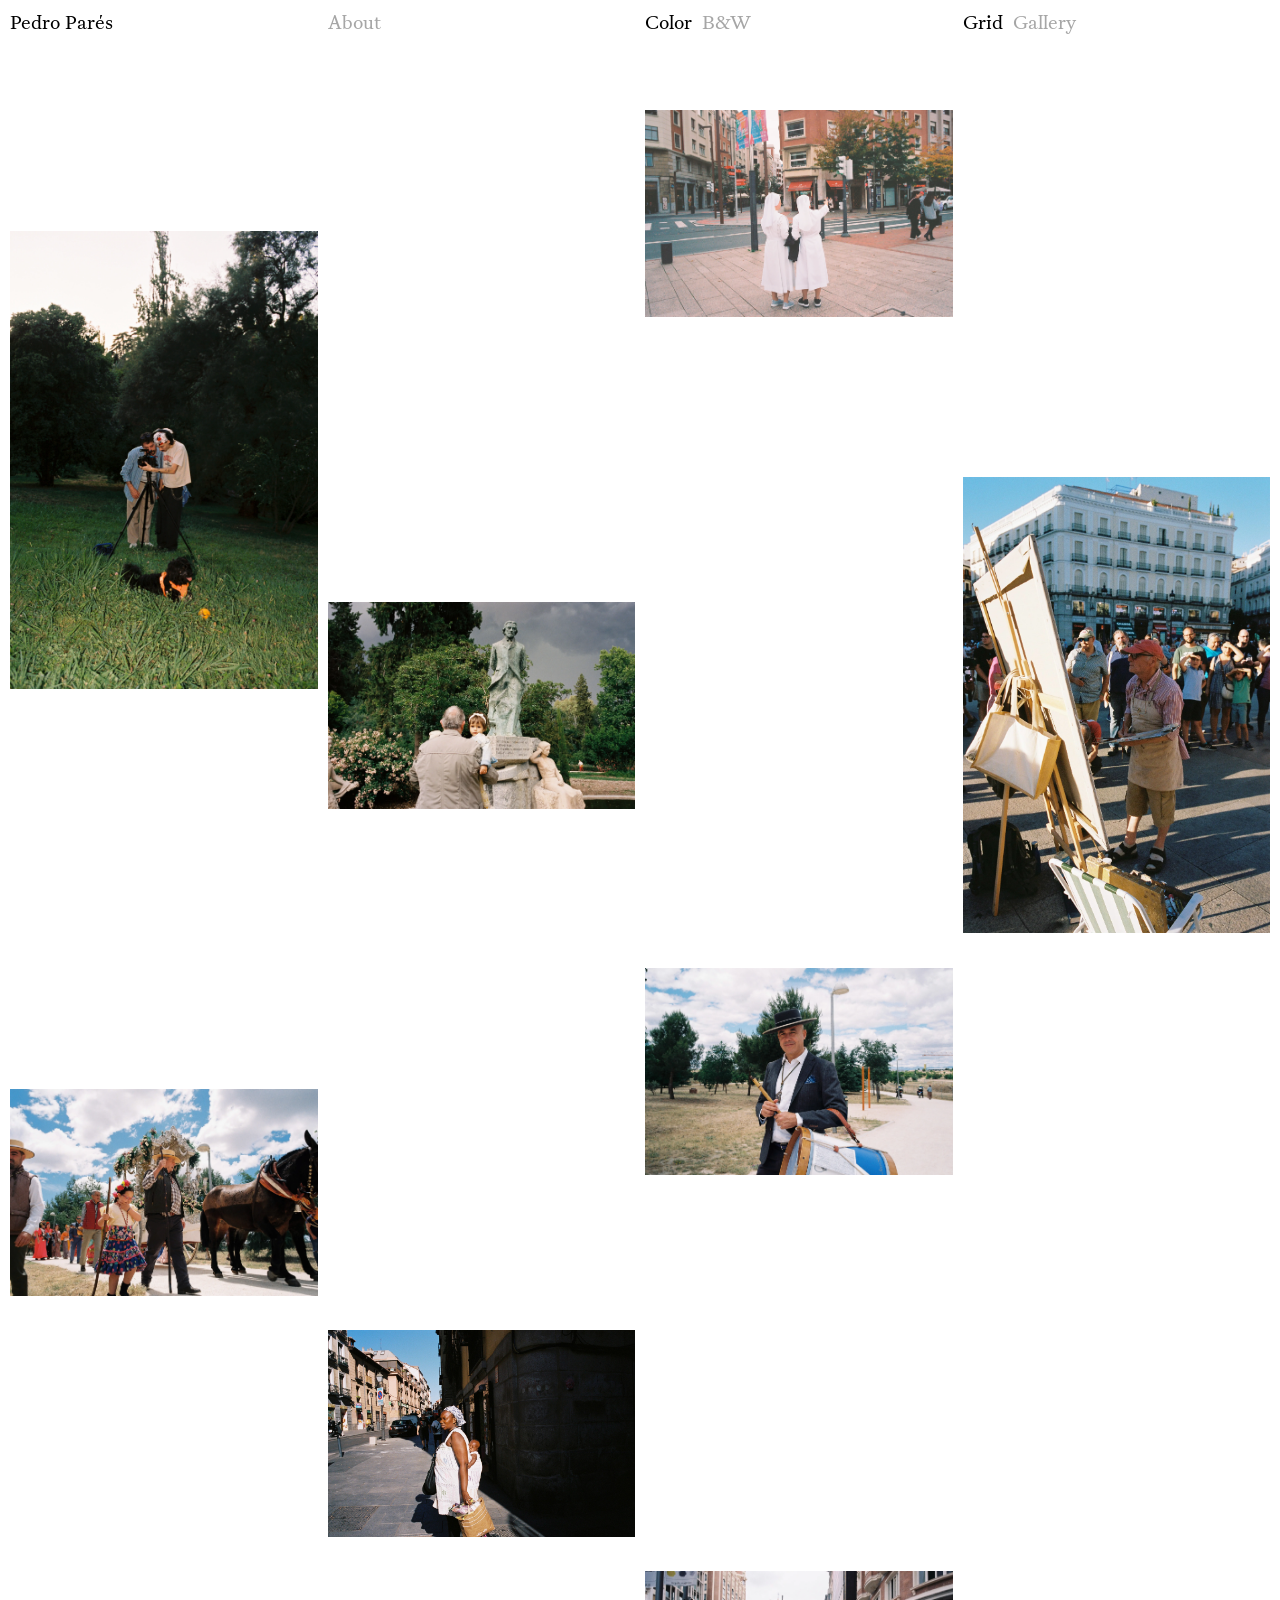
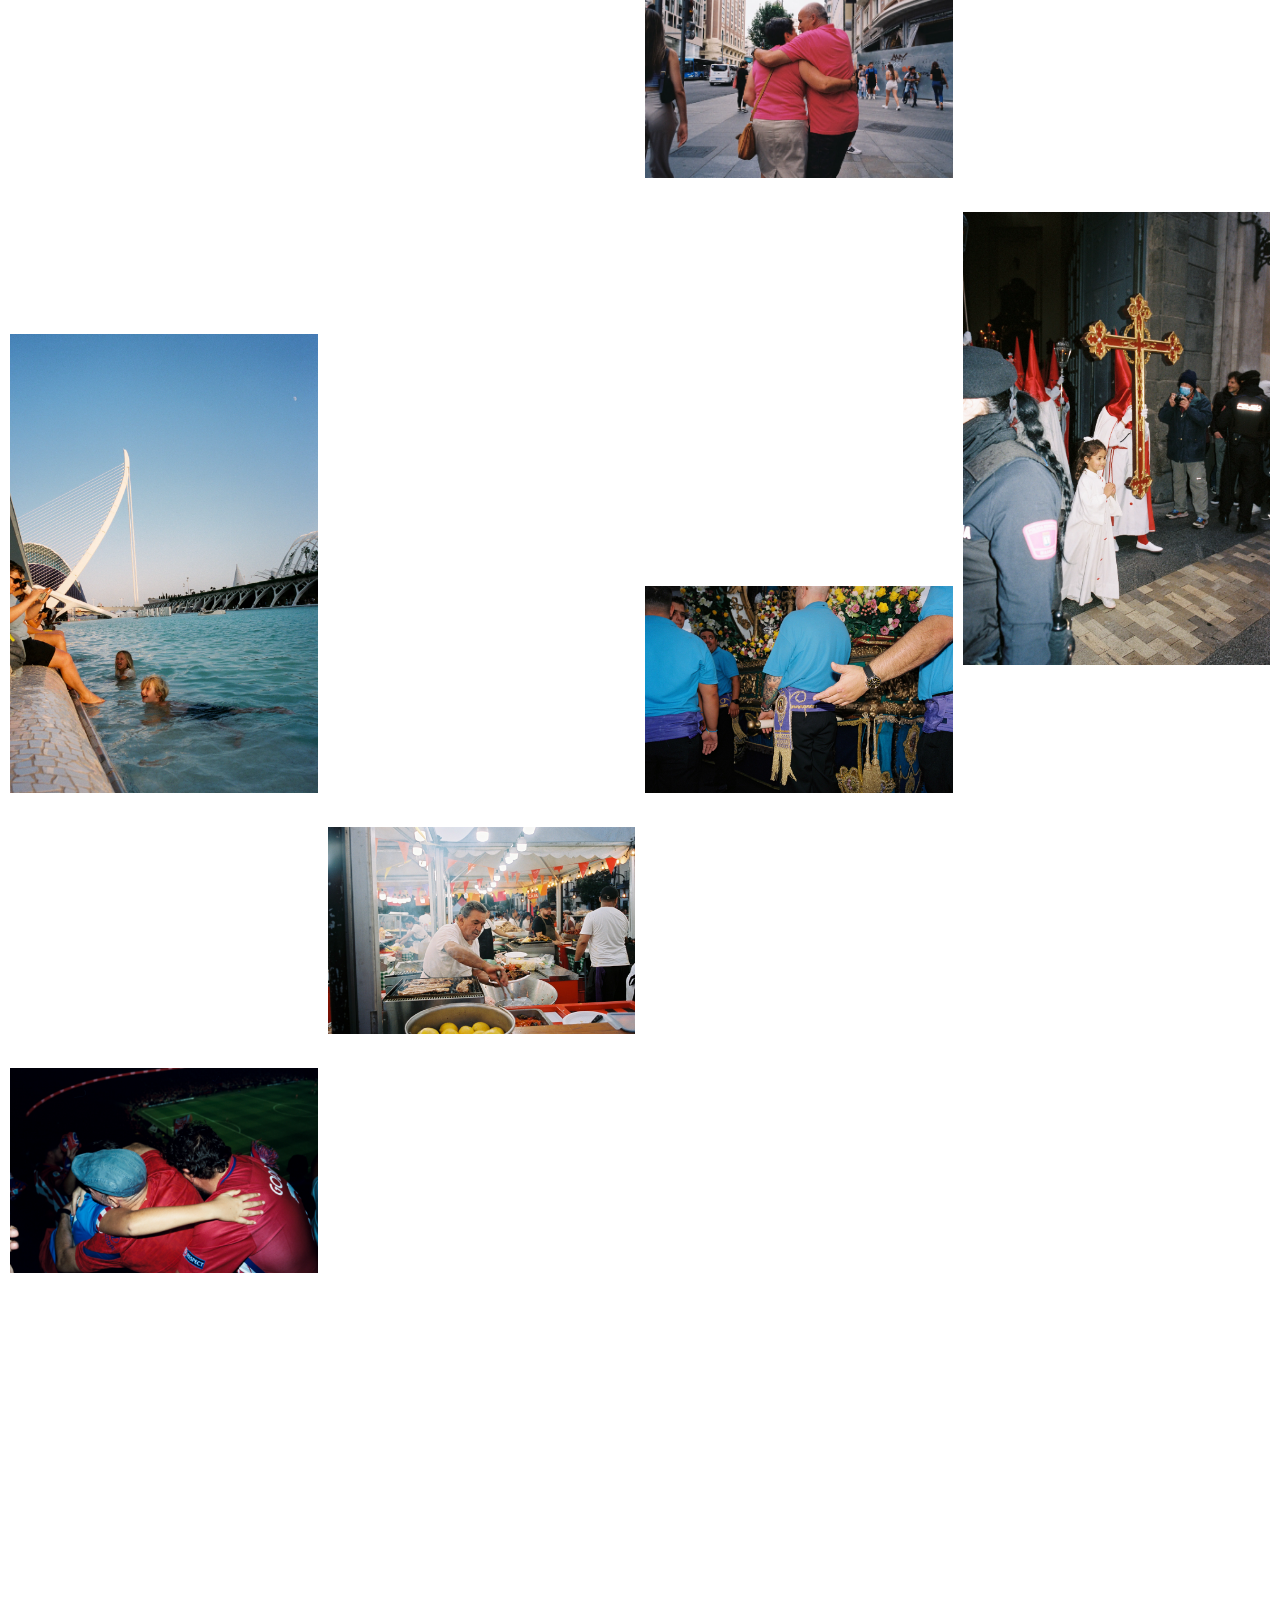
==== index.html @ bec137ef "Actualización del proyecto final imagen optimizada new" ====
<!-- ESTRUCTURA -->
<!--
-Header
-About
-Section
-Back to the top
-Footer mobile
-->
<!-- ESTRUCTURA -->


<!DOCTYPE html>
<html lang="en">
<head>
    <meta charset="UTF-8">
    <meta name="viewport" content="width=device-width, initial-scale=1.0">
    <title>Pedro Portfolio</title>
    <link rel="stylesheet" href="css/index.css">
    <link rel="icon" href="Media/favicon.png" type="image/png">
    <script defer src="js/index.js"></script>
</head>
<body>
    <!-- HEADER -->
    <header class="header">

        <nav class="nav">
            <ul class="nav__ul">
                <li class="nav__link"><h1 class="h1">Pedro Parés</h1></li>
                <li class="nav__link nav__about">
                    <a href="#" class="nav__a notselected openAbout" title="About">
                        About
                    </a>
                </li>
                <li class="nav__link nav__color">
                    <a href="#" class="nav__a" title="Color">Color</a>
                    <a href="versionbyn.html" class="nav__a notselected" title="B&W">B&W</a>
                </li>
                <li class="nav__link nav__group">
                    <a href="#" class="nav__a" title="Open Grid section">Grid</a>
                    <a href="galeriacolor.html" class="nav__a notselected" title="Go to Gallery page">Gallery</a>
                </li>
            </ul>
        </nav>

    </header>


    <div class="header_small">

        <nav class="nav_small">
            <ul class="nav_small__ul">
                <li class="nav_small__link">
                    <span class="h1" title="Pedro Parés">Pedro Parés</span>
                </li>
                <li class="nav_small__link nav_small__about">
                    <a href="#" class="nav_small__a notselected openAbout" title="Open About section">
                        About
                    </a>
                </li>
            </ul>
        </nav>

    </div>
    <!-- HEADER -->



    <!-- ABOUT -->
        <div class="about__container">

            <div class="about_content">

                <div class="about_grid">
                    <div class="div_grid__big">
                        <p class="p_about"> Pedro Parés is a Venezuelan photographer based in Madrid (Spain).
                        His work focuses on street photography, with a particular emphasis on portraying
                        cultural richness that surrounds us and exploring complex human emotions.
                        He also has a strong interest in the audiovisual field, with extensive experience
                        as a camera assistant and in the field of image direction.</p>
                    </div>
                </div>

                <div class="information_grid">
                    <div class="information_grid__contact">
                        <h2 class="contact_h2">Contact</h2>
                        <div class="contact_p__div">
                            <p class="p_contact">Photographs available for sell.</p>
                            <p class="p_contact">Price upon request.</p>
                        </div>
                        
                        <ul class="ul_contact">
                            <li class="li_contact"><a href="#" class="a_contact" title="Email">pedropares@gmail.com</a></li>
                            <li class="li_contact"><a href="#" class="a_contact" title="Instagram">@thespecialpares</a></li>
                            <li class="li_contact"><a href="#" class="a_contact" title="Phone">+31 654 654 876</a></li>
                        </ul>
                    </div>
                    <div class="information_grid__experience">
                        <h2 class="experience_h2">Experience</h2>
                        <ul class="ul_experience">
                            <li class="li_experience">Art Direction</li>
                            <li class="li_experience">Wedding Photography</li>
                            <li class="li_experience">Set Design</li>
                            <li class="li_experience">Event Photography</li>
                            <li class="li_experience">Photojournalism</li>
                        </ul>
                    </div>
                    <div class="information_grid__colaborators">
                        <h2 class="colaborators_h2">Colaborators</h2>
                        <ul class="ul_colaborators">
                            <li class="li_colaborators">Santiago Giusto</li>
                            <li class="li_colaborators">Nelson Van Campenhout</li>
                            <li class="li_colaborators">Leonardo Linan</li>
                            <li class="li_colaborators">Clara Murchinson</li>
                            <li class="li_colaborators">Margaux Jacques Linan</li>
                        </ul>
                    </div>
                </div>
                
            </div>

        </div>
    <!-- ABOUT -->



    <!-- SECTION -->
    <div class="div__grid__color">
        <div class="div_img img_1__color img_horizontal">
            <picture>
                <source srcset="Media/optimizadas/grid_1_color.webp" type="image/webp">
                <img 
                    src="Media/grid_1_color.jpg"
                    alt="Street photography image"
                    title="Photograph 01"
                >
            </picture>
            <p class="caption">( 01 )</p>
        </div>

        <div class="div_img img_2__color img_vertical">
            <picture>
                <source srcset="Media/optimizadas/grid_2_color.webp" type="image/webp">
                <img 
                    src="Media/grid_2_color.jpg"
                    alt="Street photography image"
                    title="Photograph 02"
                >
            </picture>
            <p class="caption">( 02 )</p>
        </div>

        <div class="div_img img_3__color img_vertical">
            <picture>
                <source srcset="Media/optimizadas/grid_3_color.webp" type="image/webp">
                <img 
                    src="Media/grid_3_color.jpg"
                    alt="Street photography image"
                    title="Photograph 03"
                >
            </picture>
            <p class="caption">( 03 )</p>
        </div>

        <div class="div_img img_4__color img_horizontal">
            <picture>
                <source srcset="Media/optimizadas/grid_4_color.webp" type="image/webp">
                <img 
                    src="Media/grid_4_color.jpg"
                    alt="Street photography image"
                    title="Photograph 04"
                >
            </picture>
            <p class="caption">( 04 )</p>
        </div>

        <div class="div_img img_5__color img_horizontal">
            <picture>
                <source srcset="Media/optimizadas/grid_5_color.webp" type="image/webp">
                <img 
                    src="Media/grid_5_color.jpg"
                    alt="Street photography image"
                    title="Photograph 05"
                    loading="lazy"
                >
            </picture>
            <p class="caption">( 05 )</p>
        </div>

        <div class="div_img img_6__color img_horizontal">
            <picture>
                <source srcset="Media/optimizadas/grid_6_color.webp" type="image/webp">
                <img 
                    src="Media/grid_6_color.jpg"
                    alt="Street photography image"
                    title="Photograph 06"
                    loading="lazy"
                >
            </picture>
            <p class="caption">( 06 )</p>
        </div>

        <div class="div_img img_7__color img_horizontal">
            <picture>
                <source srcset="Media/optimizadas/grid_7_color.webp" type="image/webp">
                <img 
                    src="Media/grid_7_color.jpg"
                    alt="Street photography image"
                    title="Photograph 07"
                    loading="lazy"
                >
            </picture>
            <p class="caption">( 07 )</p>
        </div>

        <div class="div_img img_8__color img_horizontal">
            <picture>
                <source srcset="Media/optimizadas/grid_8_color.webp" type="image/webp">
                <img 
                    src="Media/grid_8_color.jpg"
                    alt="Street photography image"
                    title="Photograph 08"
                    loading="lazy"
                >
            </picture>
            <p class="caption">( 08 )</p>
        </div>

        <div class="div_img img_9__color img_vertical">
            <picture>
                <source srcset="Media/optimizadas/grid_9_color.webp" type="image/webp">
                <img 
                    src="Media/grid_9_color.jpg"
                    alt="Street photography image"
                    title="Photograph 09"
                    loading="lazy"
                >
            </picture>
            <p class="caption">( 09 )</p>
        </div>

        <div class="div_img img_10__color img_vertical">
            <picture>
                <source srcset="Media/optimizadas/grid_10_color.webp" type="image/webp">
                <img 
                    src="Media/grid_10_color.jpg"
                    alt="Street photography image"
                    title="Photograph 10"
                    loading="lazy"
                >
            </picture>
            <p class="caption">( 10 )</p>
        </div>

        <div class="div_img img_11__color img_horizontal">
            <picture>
                <source srcset="Media/optimizadas/grid_11_color.webp" type="image/webp">
                <img 
                    src="Media/grid_11_color.jpg"
                    alt="Street photography image"
                    title="Photograph 11"
                    loading="lazy"
                >
            </picture>
            <p class="caption">( 11 )</p>
        </div>

        <div class="div_img img_12__color img_horizontal">
            <picture>
                <source srcset="Media/optimizadas/grid_12_color.webp" type="image/webp">
                <img 
                    src="Media/grid_12_color.jpg"
                    alt="Street photography image"
                    title="Photograph 12"
                    loading="lazy"
                >
            </picture>
            <p class="caption">( 12 )</p>
        </div>

            <div class="div_img img_13__color img_horizontal">
            <picture>
                <source srcset="Media/optimizadas/grid_13_color.webp" type="image/webp">
                <img 
                    src="Media/grid_13_color.jpg"
                    alt="Street photography image"
                    title="Photograph 13"
                    loading="lazy"
                >
            </picture>
            <p class="caption">( 13 )</p>
        </div>

        <div class="div_img img_14__color img_horizontal">
            <picture>
                <source srcset="Media/optimizadas/grid_14_color.webp" type="image/webp">
                <img 
                    src="Media/grid_14_color.jpg"
                    alt="Street photography image"
                    title="Photograph 14"
                    loading="lazy"
                >
            </picture>
            <p class="caption">( 14 )</p>
        </div>

        <div class="div_img img_15__color img_horizontal">
            <picture>
                <source srcset="Media/optimizadas/grid_15_color.webp" type="image/webp">
                <img 
                    src="Media/grid_15_color.jpg"
                    alt="Street photography image"
                    title="Photograph 15"
                    loading="lazy"
                >
            </picture>
            <p class="caption">( 15 )</p>
        </div>

        <div class="div_img img_16__color img_horizontal">
            <picture>
                <source srcset="Media/optimizadas/grid_16_color.webp" type="image/webp">
                <img 
                    src="Media/grid_16_color.jpg"
                    alt="Street photography image"
                    title="Photograph 16"
                    loading="lazy"
                >
            </picture>
            <p class="caption">( 16 )</p>
        </div>

        <div class="div_img img_17__color img_horizontal">
            <picture>
                <source srcset="Media/optimizadas/grid_17_color.webp" type="image/webp">
                <img 
                    src="Media/grid_17_color.jpg"
                    alt="Street photography image"
                    title="Photograph 17"
                    loading="lazy"
                >
            </picture>
            <p class="caption">( 17 )</p>
        </div>

        <div class="div_img img_18__color img_horizontal">
            <picture>
                <source srcset="Media/optimizadas/grid_18_color.webp" type="image/webp">
                <img 
                    src="Media/grid_18_color.jpg"
                    alt="Street photography image"
                    title="Photograph 18"
                    loading="lazy"
                >
            </picture>
            <p class="caption">( 18 )</p>
        </div>

        <div class="div_img img_19__color img_vertical">
            <picture>
                <source srcset="Media/optimizadas/grid_19_color.webp" type="image/webp">
                <img 
                    src="Media/grid_19_color.jpg"
                    alt="Street photography image"
                    title="Photograph 19"
                    loading="lazy"
                >
            </picture>
            <p class="caption">( 19 )</p>
        </div>

        <div class="div_img img_20__color img_horizontal">
            <picture>
                <source srcset="Media/optimizadas/grid_20_color.webp" type="image/webp">
                <img 
                    src="Media/grid_20_color.jpg"
                    alt="Street photography image"
                    title="Photograph 20"
                    loading="lazy"
                >
            </picture>
            <p class="caption">( 20 )</p>
        </div>

        <div class="div_img img_21__color img_horizontal">
            <picture>
                <source srcset="Media/optimizadas/grid_21_color.webp" type="image/webp">
                <img 
                    src="Media/grid_21_color.jpg"
                    alt="Street photography image"
                    title="Photograph 21"
                    loading="lazy"
                >
            </picture>
            <p class="caption">( 21 )</p>
        </div>

        <div class="div_img img_22__color img_vertical">
            <picture>
                <source srcset="Media/optimizadas/grid_22_color.webp" type="image/webp">
                <img 
                    src="Media/grid_22_color.jpg"
                    alt="Street photography image"
                    title="Photograph 22"
                    loading="lazy"
                >
            </picture>
            <p class="caption">( 22 )</p>
        </div>

        <div class="div_img img_23__color img_horizontal">
            <picture>
                <source srcset="Media/optimizadas/grid_23_color.webp" type="image/webp">
                <img 
                    src="Media/grid_23_color.jpg"
                    alt="Street photography image"
                    title="Photograph 23"
                    loading="lazy"
                >
            </picture>
            <p class="caption">( 23 )</p>
        </div>

        <div class="div_img img_24__color img_horizontal">
            <picture>
                <source srcset="Media/optimizadas/grid_24_color.webp" type="image/webp">
                <img 
                    src="Media/grid_24_color.jpg"
                    alt="Street photography image"
                    title="Photograph 24"
                    loading="lazy"
                >
            </picture>
            <p class="caption">( 24 )</p>
        </div>

        <div class="div_img img_25__color img_horizontal">
            <picture>
                <source srcset="Media/optimizadas/grid_25_color.webp" type="image/webp">
                <img 
                    src="Media/grid_25_color.jpg"
                    alt="Street photography image"
                    title="Photograph 25"
                    loading="lazy"
                >
            </picture>
            <p class="caption">( 25 )</p>
        </div>

    </div>
    <!-- SECTION -->




    <!-- BACK TO THE TOP -->
    <div class="div_backTop">
        <ul class="ul_backTop">
            <li class="li_backTop"><a href="#" class="a_backTop"></a></li>
            <li class="li_backTop"><a href="#" class="a_backTop"></a></li>
            <li class="li_backTop"><a href="#" class="a_backTop"></a></li>
            <li class="li_backTop">
                <a href="#" id="btnTop" class="footer__a" title="Back to the top button">
                    <svg xmlns="http://www.w3.org/2000/svg" viewBox="0 0 45.83 78.14" width="24" height="40">
                        <line stroke="#000" stroke-miterlimit="10" stroke-width="3" fill="#fff" x1="22.84" y1="2.15" x2="22.84" y2="78.14"/>
                        <polyline fill="none" stroke="#000" stroke-miterlimit="10" stroke-width="3" points=".71 23.6 22.9 1.41 45.12 23.64"/>
                    </svg>
                </a>
            </li>
        </ul>
    </div>
    <!-- BACK TO THE TOP -->





    <!-- FOOTER MOBILE -->
    <footer class="footer">
        <ul class="ul_footer">
                <li class="li_footer">
                    <a href="#" class="a__footer" title="Color">Color</a>
                    <a href="versionbyn.html" class="a_footer notselected" title="Blanco y negro">B&W</a>
                </li>
                <li class="li_footer">
                    <a href="#" class="a_footer" title="Grid">Grid</a>
                    <a href="galeriacolor.html" class="a_footer notselected" title="Gallery">Gallery</a>
                </li>
        </ul>

    </footer>
    <!-- FOOTER MOBILE -->
</body>
</html>
---- css/index.css ----
/* ESTRUCTURA */
/*
-Tipografías
-Root
-Reset CSS
-Componentes
-Transiciones
-Body
-Header
-About
-Section Color
-Section Blanco y negro
-Back to the top
-Gallery
-Footer
-Media Querys
*/


/* TIPOGRAFÍAS */
@font-face {
    font-family: "ABC Gaisyr Light";
    src: url("../Fuentes/ABC/ABCGaisyr-Light-Trial.woff2") format("woff2");
    font-weight: 300;
    font-style: normal;
}

@font-face {
    font-family: "ABC Gaisyr Book";
    src: url("../Fuentes/ABC/ABCGaisyr-Book-Trial.woff2") format("woff2");
    font-weight: 350;
    font-style: normal;
}

@font-face {
    font-family: "ABC Gaisyr Regular";
    src: url("../Fuentes/ABC/ABCGaisyr-Regular-Trial.woff2") format("woff2");
    font-weight: 400;
    font-style: normal;
} 

@font-face {
    font-family: "ABC Gaisyr Medium";
    src: url("../Fuentes/ABC/ABCGaisyr-Medium-Trial.woff2") format("woff2");
    font-weight: 500;
    font-style: normal;
} 




/* ROOT */
:root {
    /*COLORES*/
    --text-dark: rgb(18, 18, 18); /* Color textos */
    --text-light: rgb(166, 166, 166); /* Color textos y enlaces */

    /*FUENTES*/
    --font-family-light: 'ABC Gaisyr Light';
    --font-family-book: 'ABC Gaisyr Book';
    --font-family-regular: 'ABC Gaisyr Regular';
    --font-family-medium: 'ABC Gaisyr Medium';

    /*SIZES*/
    --max-width: 60.25rem; 
    --max-width-xl: 120rem; 
}




/* RESET CSS */
* {
    box-sizing: border-box;
    margin: 0;
    padding: 0;
    scroll-behavior: smooth;
}

img {
    max-width: 100%;
    height: auto;
    display: block;
}

a {
    color: inherit;
    text-decoration: none;
}

li {
    list-style: none;
}




/* COMPONENTES */
h1, .h1,
h2, .h2,
a, .a {
    font-weight: 350;
    font-size: clamp(18px, 2vw, 19px);
    font-family: var(--font-family-book), serif;
}

h3, .h3 {
    font-weight: 350;
    font-size: clamp(14px, 2vw, 15px);
    font-family: var(--font-family-book), serif;
    color: var(--text-light);
}

p {
    font-weight: 350;
    font-size: clamp(14px, 2vw, 15px);
    font-family: var(--font-family-light), serif;
}



/* TRANSICIONES */
            /* TRANSICIÓN INICIO */

.header,
.header_small {
    opacity: 0;
    filter: blur(0px);
    transition: opacity 1.4s ease, filter 1.4s ease, transform 1.4s ease;
}

.div_img {
    opacity: 0;
    filter: blur(0px);
    transition: opacity 2.4s ease, filter 2.4s ease, transform 2.4s ease;
}

.div_img.is-visible,
.header.is-visible,
.header_small.is-visible {
    opacity: 1;
    filter: blur(0px);
}




           /* TRANSICIÓN GALERÍA */

.img_gallery,
.img_gallery__byn,
.caption_gallery,
.caption_gallery__byn {
    opacity: 0;
    transition: opacity 2.4s ease, filter 2.4s ease, transform 2.4s ease;
}

.img_gallery.is-visible,
.img_gallery__byn.is-visible,
.caption_gallery.is-visible,
.caption_gallery__byn.is-visible {
    opacity: 1;
    filter: blur(0px);
}

            /* TRANSICIÓN GALERÍA */




/* BODY */
body {
    background: white;
}




/* HEADER */
.header {
    padding: 10px;
    width: 100%;
    position: fixed;
    z-index: 10000;
}

.nav__ul {
    display: grid;
    grid-template-columns: repeat(4, 1fr);
    gap: 10px;
    text-align: left;
}

.nav__link {
    display: flex;
    align-items: center;
    transition: filter 1s ease, opacity 1s ease;
}

.nav__link.blurred {
    filter: blur(4px);
    opacity: 0.3;
}

.nav__group {
    display: flex;
    gap: 10px;
}

.nav__about {
    position: relative;
    z-index: 10001;
}

.header_small {
    padding: 10px;
    width: 100%;
    position: fixed;
    display: none;
    z-index: 10000;
}

.nav_small__ul {
    display: flex;
    justify-content: space-between;
    gap: 10px;
}

#openAboutDesktop, #openAboutMobile {
    position: relative;
    z-index: 10001;
}

.about__container {
    position: fixed;
    inset: 0;
    background-color: rgba(255, 255, 255, 0.60);
    backdrop-filter: blur(15px);
    -webkit-backdrop-filter: blur(15px);
    display: flex;
    flex-flow: row;
    gap: 20px;
    padding: 2.5rem 0.3125rem;
    z-index: 9999;
    opacity: 0;
    visibility: hidden;
    pointer-events: none;
    transition: opacity 1s ease, visibility 1s ease;
}

.about__container.active {
    opacity: 1;
    visibility: visible;
    pointer-events: all;
}

.about__container.deactive {
    opacity: 0;
    visibility: hidden;
    pointer-events: none;
}

@keyframes fadeIn {
    from { opacity: 0; }
    to { opacity: 1; }
}

@keyframes fadeOut {
    from { opacity: 1; }
    to { opacity: 0; }
}

.nav__contact {
    z-index: 2;
}

.nav__color {
    display: flex;
    gap: 0.625rem;
}

.notselected {
    color: var(--text-light);
    transition: color 0.4s ease;
}

.notselected:hover {
    color: var(--text-dark);
}



/* ABOUT */
.about_content{
    width: 100%;
    margin: 0;
    padding: 0;
    opacity: 1;
    transition: opacity 1s ease;
}

.about__container:not(.active) .about_content {
    opacity: 0;
}

.about_grid{
    width: 100%;
    display: grid;
    grid-template-columns: repeat(4, 1fr);
    padding: 1.5rem 0;
}

.div_grid__big {
    grid-column: 2/4;
}

.information_grid {
    display: grid;
    grid-template-columns: repeat(4, 1fr);
}

.information_grid__contact {
    grid-column: 2;
}

.information_grid__experience {
    grid-column: 3;
}

.information_grid__colaborators {
    grid-column: 4;
}

.p_about {
    font-size: clamp(18px, 2vw, 19px);
}

.a_contact, .a_experience, .a_colaborators, .li_experience, .li_colaborators {
    font-size: clamp(1rem, 2vw, 1.0625rem);
    color: var(--text-light);
    transition: color 0.4s ease;
}

.a_contact:hover {
    color: var(--text-dark);
}

.information_grid__contact, .information_grid__experience, .information_grid__colaborators {
    display: flex;
    flex-flow: column;
    gap: 0.625rem;
}

.ul_contact,
.ul_experience,
.ul_colaborators {
    display: flex;
    flex-flow: column;
    gap: 5px;
}




/* SECTION COLOR */
.div__grid__color {
    padding: 6.25rem 0.625rem;
    display: grid;
    grid-template-columns: repeat(4, 1fr);
    gap: 0.625rem;
    max-width: var(--max-width-xl);
    margin: 0 auto;
    transition: filter 1s ease; /*BLUR*/
}

.div__grid__color.blurred {
    filter: blur(8px); /*BLUR*/
}


.div__grid__color img {
    height: auto;
    object-fit: cover;
    display: block;
    top: 0;
    transition: opacity 0.2s ease, transform 0.2s ease;
}


.img_1__color { grid-column: 3; grid-row: 2 / span 2; }

.img_2__color { grid-column: 1; grid-row: 3 / span 4; }

.img_3__color { grid-column: 4; grid-row: 5 / span 4; }

.img_4__color { grid-column: 2; grid-row: 6 / span 2; }

.img_5__color { grid-column: 3; grid-row: 9 / span 2; }

.img_6__color { grid-column: 1; grid-row: 10 / span 2; }

.img_7__color { grid-column: 2; grid-row: 12 / span 2; }

.img_8__color { grid-column: 3; grid-row: 14 / span 2; }

.img_9__color { grid-column: 4; grid-row: 16 / span 4; }

.img_10__color { grid-column: 1; grid-row: 17 / span 4; }

.img_11__color { grid-column: 3; grid-row: 19 / span 2; }

.img_12__color { grid-column: 2; grid-row: 21 / span 2; }

.img_13__color { grid-column: 1; grid-row: 23 / span 2; }

.img_14__color { grid-column: 4; grid-row: 23 / span 2; }

.img_15__color { grid-column: 2; grid-row: 27 / span 2; }

.img_16__color { grid-column: 4; grid-row: 29 / span 2; }

.img_17__color { grid-column: 3; grid-row: 31 / span 2; }

.img_18__color { grid-column: 2; grid-row: 33 / span 2; }

.img_19__color { grid-column: 1; grid-row: 35 / span 4; }

.img_20__color { grid-column: 4; grid-row: 35 / span 2; }

.img_21__color { grid-column: 3; grid-row: 38 / span 2; }

.img_22__color { grid-column: 1; grid-row: 40 / span 4; }

.img_23__color { grid-column: 4; grid-row: 41 / span 2; }

.img_24__color { grid-column: 3; grid-row: 44 / span 2; }

.img_25__color { grid-column: 1; grid-row: 48 / span 2; }


.div_img {
    display: flex;
    flex-flow: column nowrap;
    gap: 5px;
    align-items: center;
    position: relative;
    overflow: hidden;
}

.div_img img {
    width: 100%;
    display: block;
}

.caption {
    opacity: 0;
    transition: opacity 0.6s ease;
}

.div_img:hover .caption {
    opacity: 1;
}

.caption.hidden {
    opacity: 0;
}



/* SECTION BLANCO Y NEGRO */
.div__grid__byn {
    padding: 6.25rem 0.625rem;
    display: grid;
    grid-template-columns: repeat(4, 1fr);
    gap: 0.625rem;
    max-width: var(--max-width-xl);
    margin: 0 auto;
}

.div__grid__byn img {
    width: 100%;
    height: 100%;
    object-fit: cover;
    display: block;
}

.img_1__byn { grid-column: 4; grid-row: 2 / span 4; }
.img_2__byn { grid-column: 2; grid-row: 3 / span 2; }
.img_3__byn { grid-column: 1; grid-row: 5 / span 4; }
.img_4__byn { grid-column: 3; grid-row: 6 / span 2; }
.img_5__byn { grid-column: 2; grid-row: 8 / span 2; }
.img_6__byn { grid-column: 3; grid-row: 10 / span 2; }
.img_7__byn { grid-column: 1; grid-row: 11 / span 2; }
.img_8__byn { grid-column: 4; grid-row: 12 / span 4; }
.img_9__byn { grid-column: 2; grid-row: 16 / span 2; }
.img_10__byn { grid-column: 1; grid-row: 18 / span 2; }
.img_11__byn { grid-column: 3; grid-row: 19 / span 2; }
.img_12__byn { grid-column: 2; grid-row: 21 / span 4; }
.img_13__byn { grid-column: 4; grid-row: 25 / span 2; }
.img_14__byn { grid-column: 1; grid-row: 26 / span 2; }
.img_15__byn { grid-column: 2; grid-row: 28 / span 2; }
.img_16__byn { grid-column: 3; grid-row: 30 / span 2; }
.img_17__byn { grid-column: 1; grid-row: 32 / span 2; }
.img_18__byn { grid-column: 3; grid-row: 32 / span 2; }
.img_19__byn { grid-column: 2; grid-row: 36 / span 2; }
.img_20__byn { grid-column: 4; grid-row: 38 / span 2; }
.img_21__byn { grid-column: 2; grid-row: 40 / span 2; }
.img_22__byn { grid-column: 1; grid-row: 42 / span 2; }
.img_23__byn { grid-column: 4; grid-row: 43 / span 4; }
.img_24__byn { grid-column: 2; grid-row: 46 / span 2; }
.img_25__byn { grid-column: 1; grid-row: 48 / span 2; }




/* BACK TO THE TOP */
.div_backTop {
    position: fixed;
    width: 100%;
    padding: 0.625rem;
    bottom: 0;
}

.ul_backTop {
    display: flex;
    flex-flow: row;
    gap: 0.625rem;
}

.li_backTop {
    display: flex;
    flex-flow: row;
    flex: 1 1 300px;
}

#btnTop {
    display: none;
}




/* GALLERY */
.main, .main__byn {
    height: 100vh;
}

.div_gallery, .div_gallery__byn {
    display: flex;
    flex-flow: row wrap;
    justify-content: center;
    align-items: center;
    height: 100%;
}

.div_gallery__izquierda, .div_gallery__derecha, .div_gallery__izquierda__byn, .div_gallery__derecha__byn {
    display: flex;
    flex: 1;
    justify-content: center;
    align-items: center;
    flex-flow: column;
    gap: 0.625rem;
}

.img_gallery, .img_gallery__byn {
    height: auto;
    cursor: pointer;
    width: 100%;
    max-width: 40.625rem;
    object-fit: cover;
    transition: opacity .25s ease, width .35s ease;
}

.vertical, .vertical__byn {
    width: 65%;
    object-fit: cover;
    transition: opacity 0.25s ease;
}

.horizontal, .horizontal__byn {
    width: 90%;
    object-fit: cover;
    transition: opacity 0.25s ease;
}

.caption_gallery, .caption_gallery__byn {
    display: flex;
}




/* FOOTER */
.footer {
    position: fixed;
    bottom: 0;
    left: 0;
    padding: 0.625rem;
    width: 100%;
    display: none;
}

.ul_footer {
    display: flex;
    justify-content: space-between;
    gap: 0.625rem;
}

.li_footer {
    display: flex;
    gap: 0.625rem;
}




/* MEDIA MOBILE */
@media (max-width: 800px) {

    /* HEADER */
    .header {
        display: none;
    }

    .header_small {
        display: block;
    }



    /* ABOUT */
    .about__container {
        overflow-y: auto;
        overflow-x: hidden;
        padding: 2.5rem 2.5rem 2.5rem 0.625rem;
    }

    .about_grid {
        display: block;
    }

    .div_grid__big {
        grid-column: unset;
    }

    .information_grid {
        display: grid;
        grid-template-columns: 1fr 1fr;
        grid-template-rows: auto auto;
        row-gap: 1.875rem;
    }

    .information_grid__contact {
        grid-column: 1 / span 2;
        grid-row: 2;
    }

    .information_grid__experience {
        grid-column: 1;
        grid-row: 1;
    }

    .information_grid__colaborators {
        grid-column: 2;
        grid-row: 1;
    }

    .about__container {
        overflow-y: auto;
        padding: 2.5rem 1.25rem 1.25rem 0.625rem;
    }



    /* SECTION COLOR + BLANCO Y NEGRO */
    .div__grid__color {
        grid-template-columns: 1fr;
        gap: 2.5rem;
        justify-items: center;
    }

    .div__grid__byn {
        grid-template-columns: 1fr;
        gap: 1.875rem;
        justify-items: center;
    }

    .img_horizontal {
        width: 40%;
    }

    .img_vertical {
        width: 25%;
    }

    .img_horizontal img,
    .img_vertical img {
        width: 100%;
    }

    .div__grid__color .div_img,
    .div__grid__byn .div_img {
        grid-column: auto;
        grid-row: auto;
    }

    .caption {
        display: none;
    }



    /* BACK TO THE TOP */
    .div_backTop {
        display: none;
    }



    /* GALLERY */
    .div_gallery,
    .div_gallery__byn {
        flex-flow: column;
    }

    .div_gallery__izquierda,
    .div_gallery__derecha {
        flex: unset;
        width: 100%;
    }

    .div_gallery__derecha,
    .div_gallery__derecha__byn {
        display: none;
    }

    .div_gallery__izquierda {
        align-items: center;
    }

    .div_gallery__izquierda__byn {
        flex: 1;
        height: 100%;
        justify-content: center;
    }

    .img_gallery,
    .img_gallery__byn {
        width: clamp(55%, 75vw, 75%);
        max-width: unset;
    }

    .img_gallery,
    .vertical,
    .img_gallery__byn,
    .vertical__byn {
        width: clamp(40%, 55vw, 55%);
    }



    /* FOOTER */
    .footer {
        display: block;
    }

}
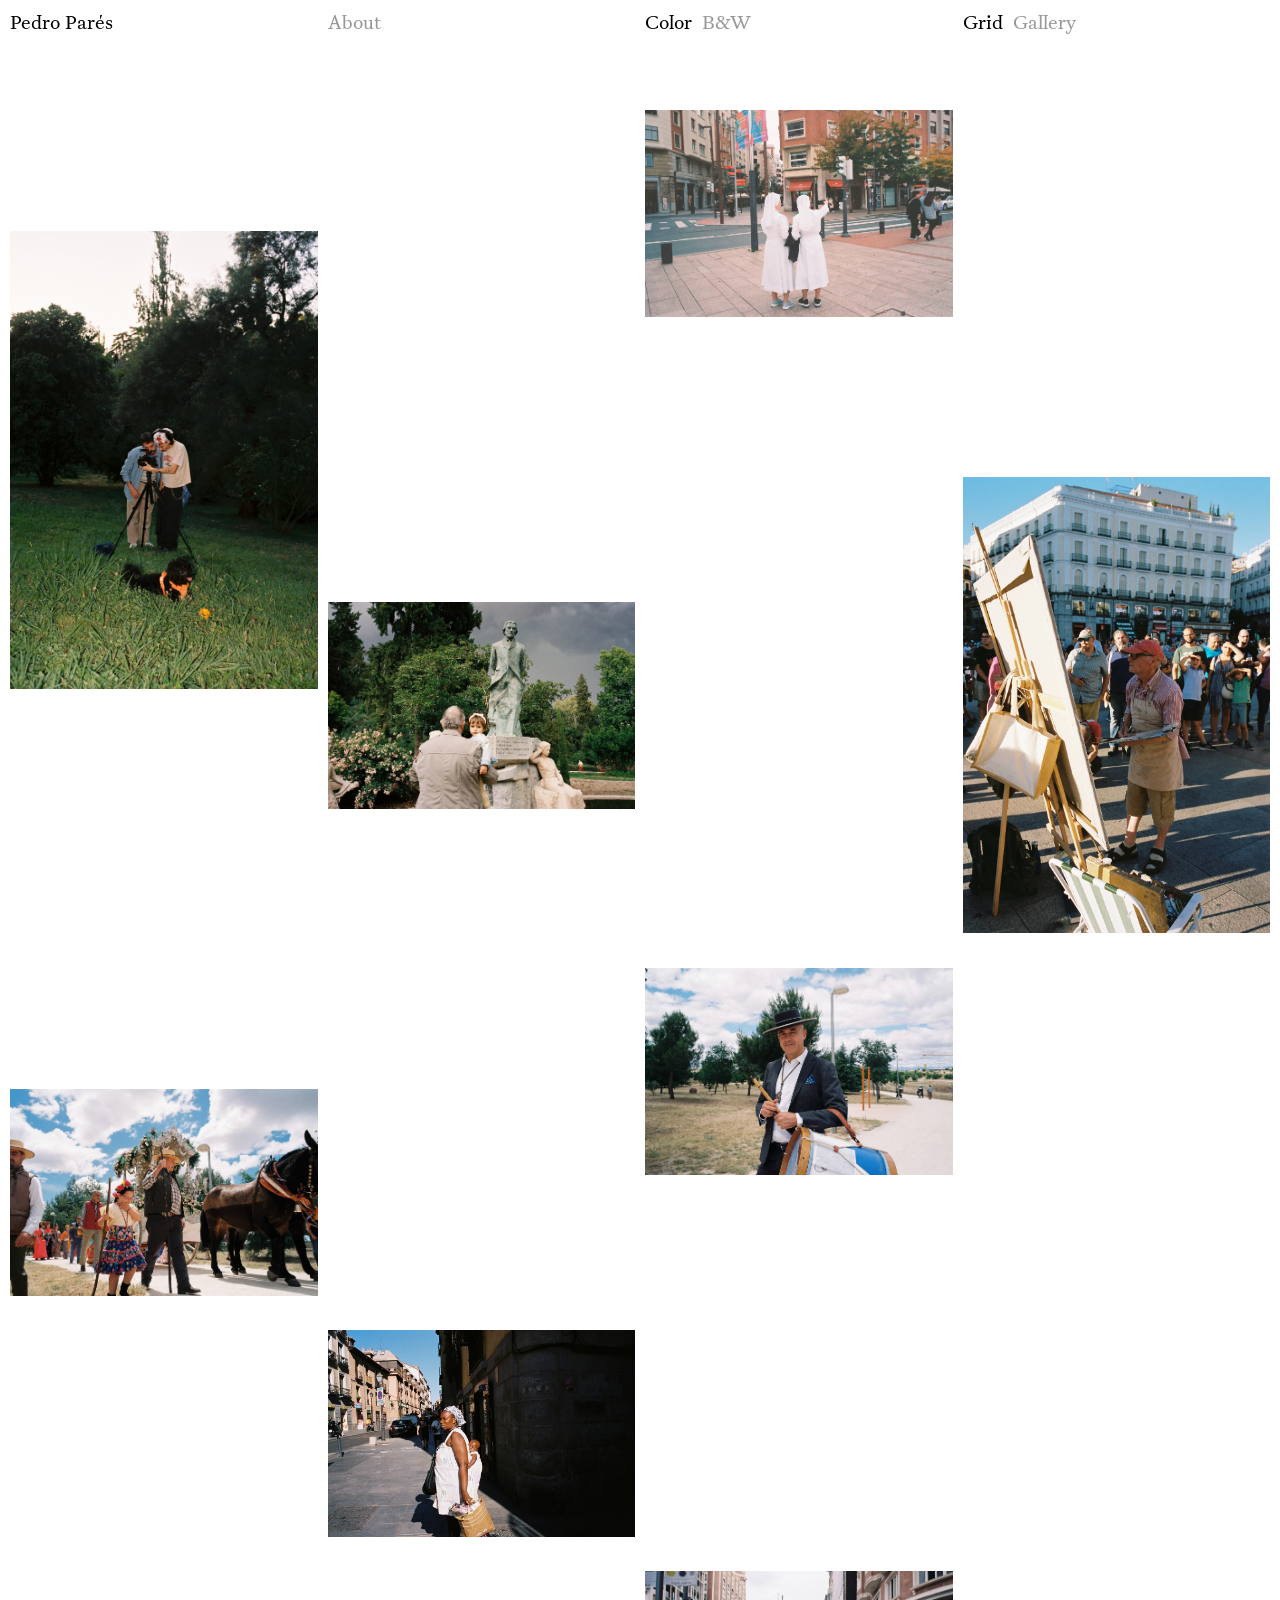
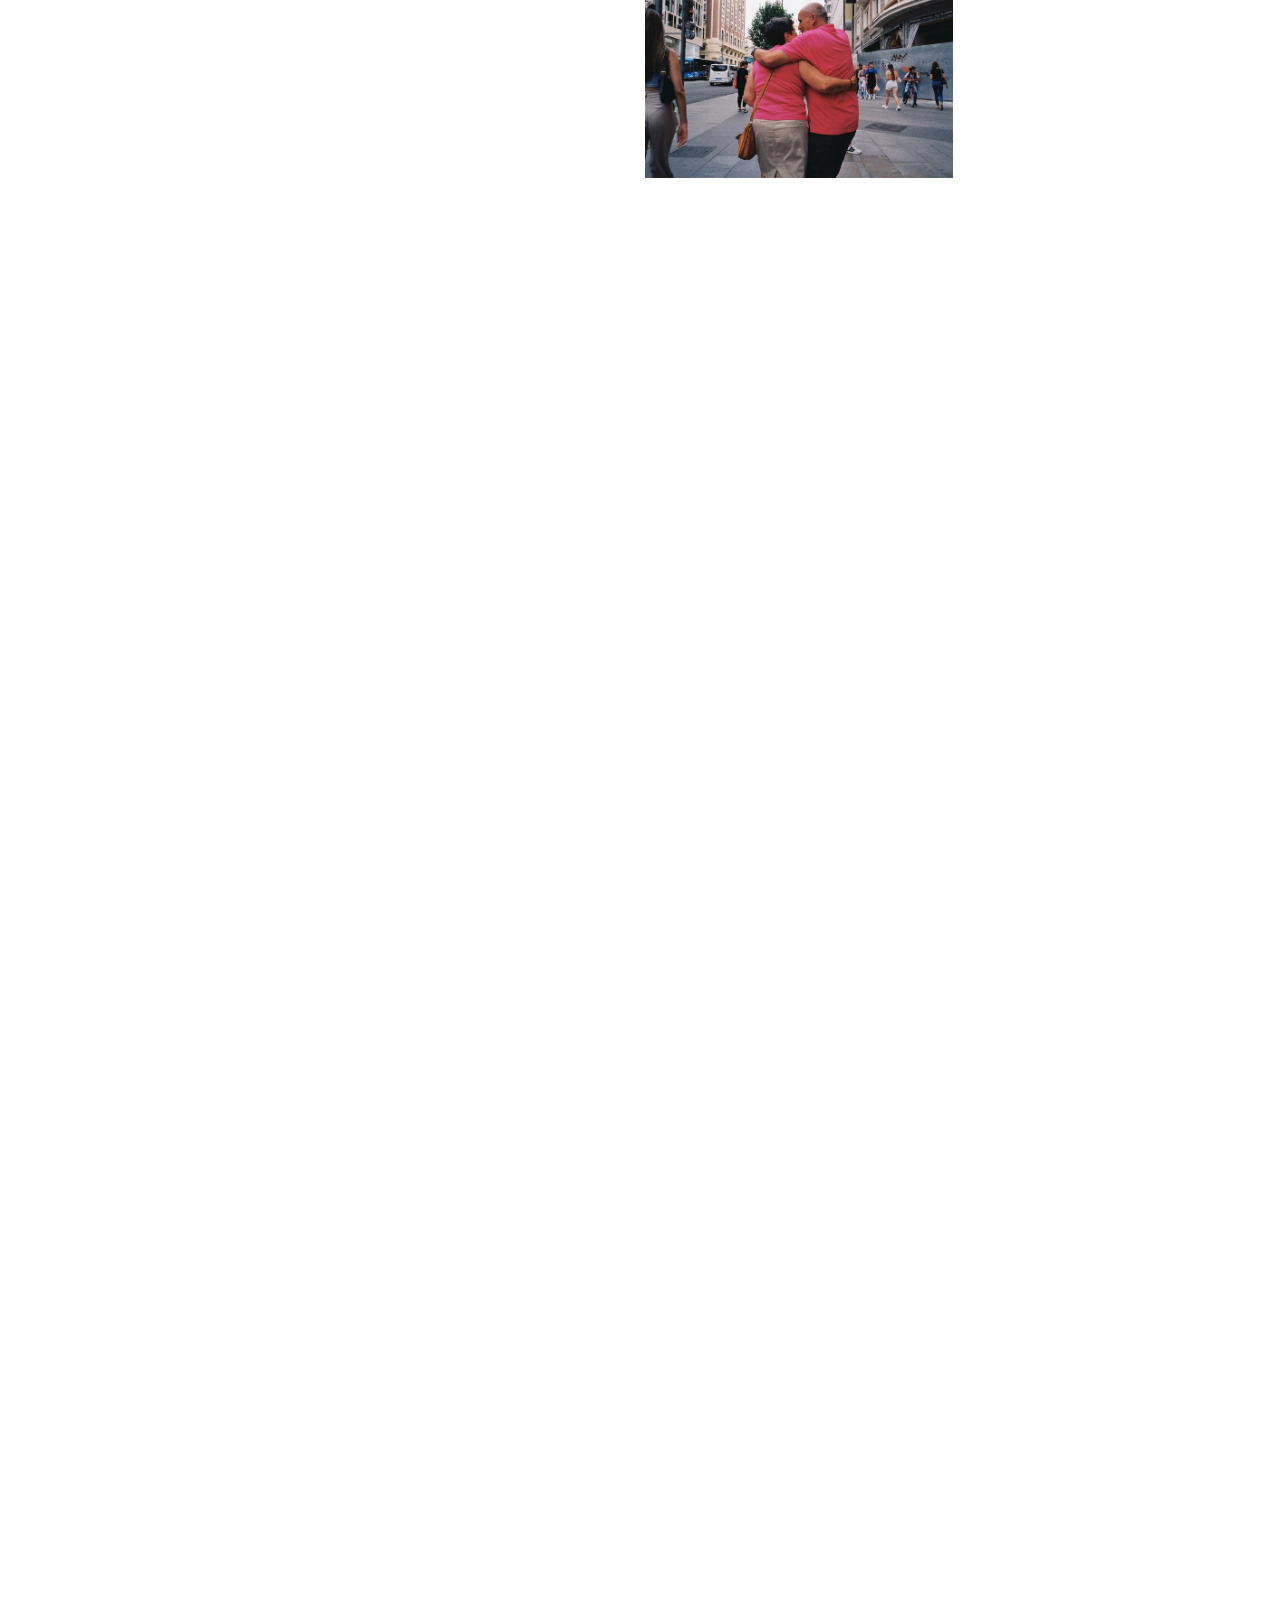
==== commit af0f5169: "Actualización del proyecto final compress" ====
--- a/index.html
+++ b/index.html
@@ -144,6 +144,8 @@
                     src="Media/grid_2_color.jpg"
                     alt="Street photography image"
                     title="Photograph 02"
+                    fetchpriority="high"
+                    loading="eager"
                 >
             </picture>
             <p class="caption">( 02 )</p>
--- a/css/index.css
+++ b/css/index.css
@@ -53,7 +53,7 @@
 :root {
     /*COLORES*/
     --text-dark: rgb(18, 18, 18); /* Color textos */
-    --text-light: rgb(166, 166, 166); /* Color textos y enlaces */
+    --text-light: rgb(152, 152, 152); /* Color textos y enlaces */
 
     /*FUENTES*/
     --font-family-light: 'ABC Gaisyr Light';
@@ -435,7 +435,7 @@
 
 .img_24__color { grid-column: 3; grid-row: 44 / span 2; }
 
-.img_25__color { grid-column: 1; grid-row: 48 / span 2; }
+.img_25__color { grid-column: 1; grid-row: 47 / span 2; }
 
 
 .div_img {
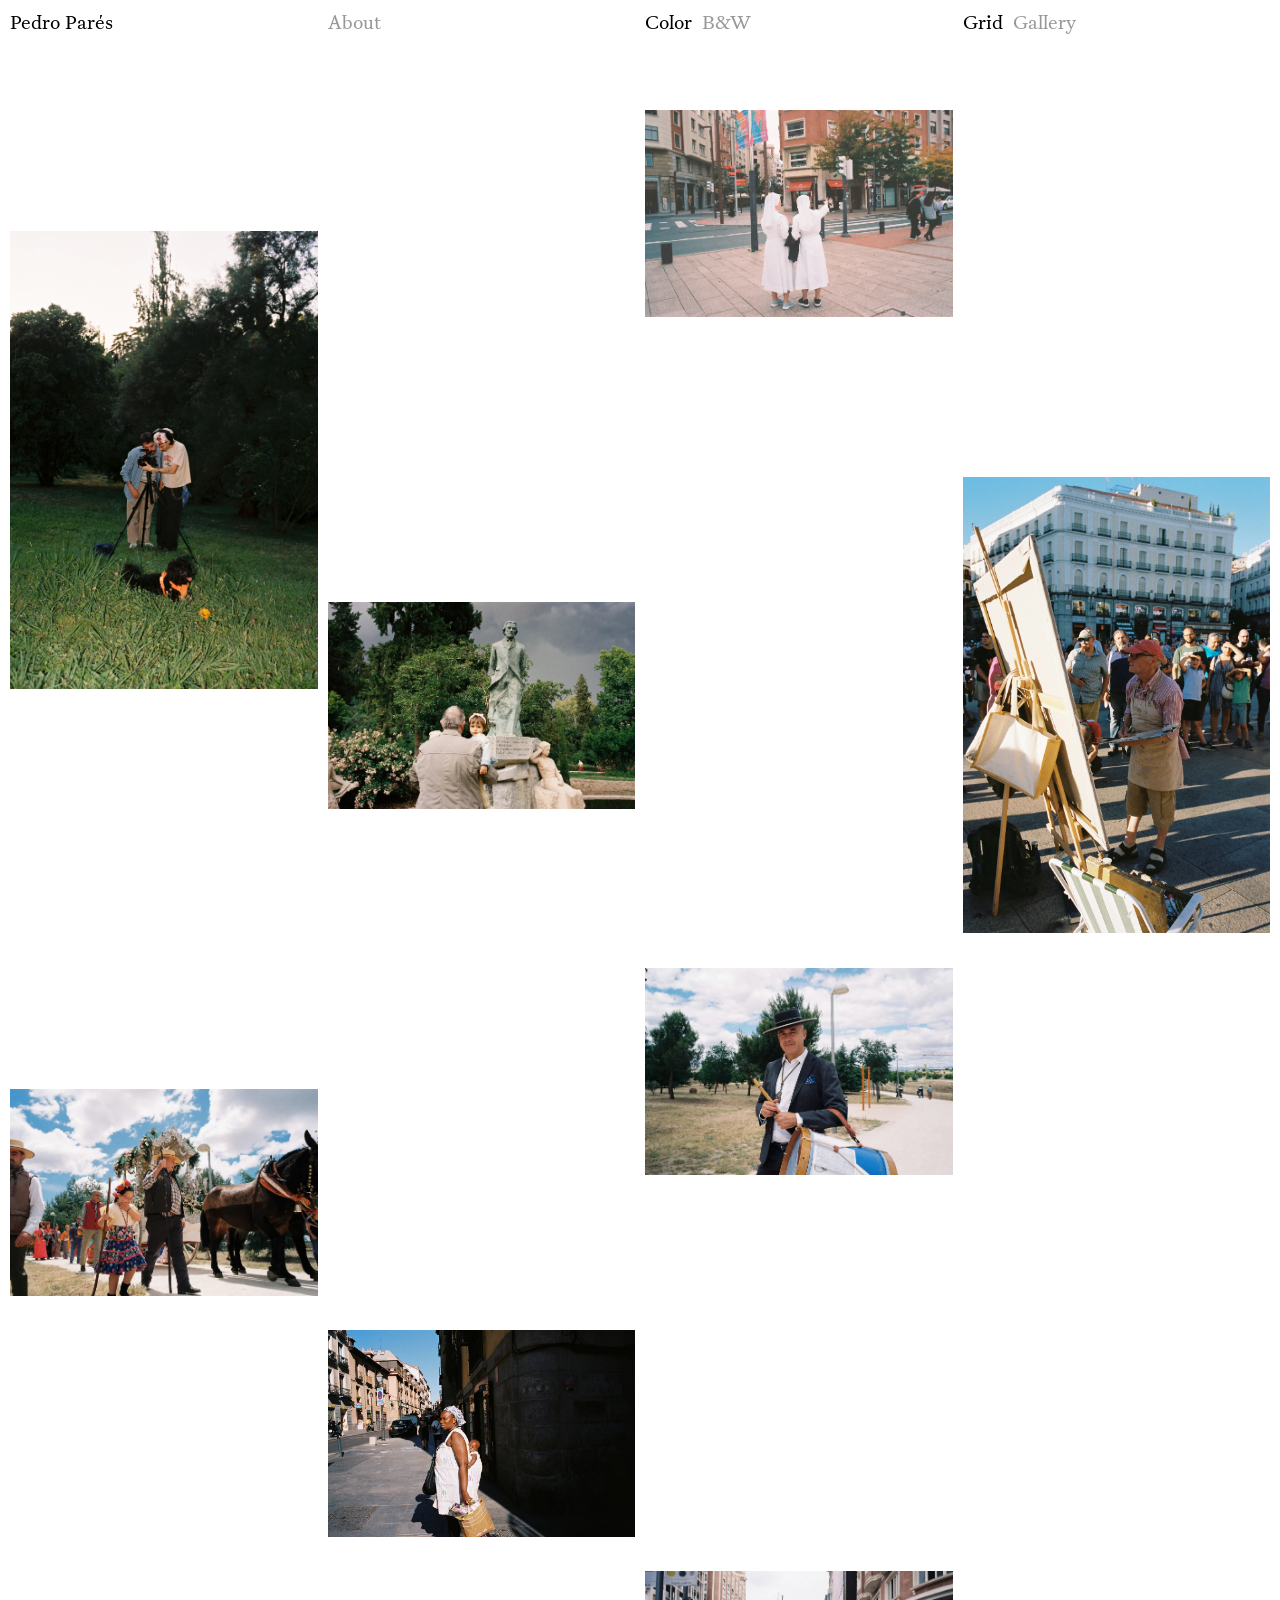
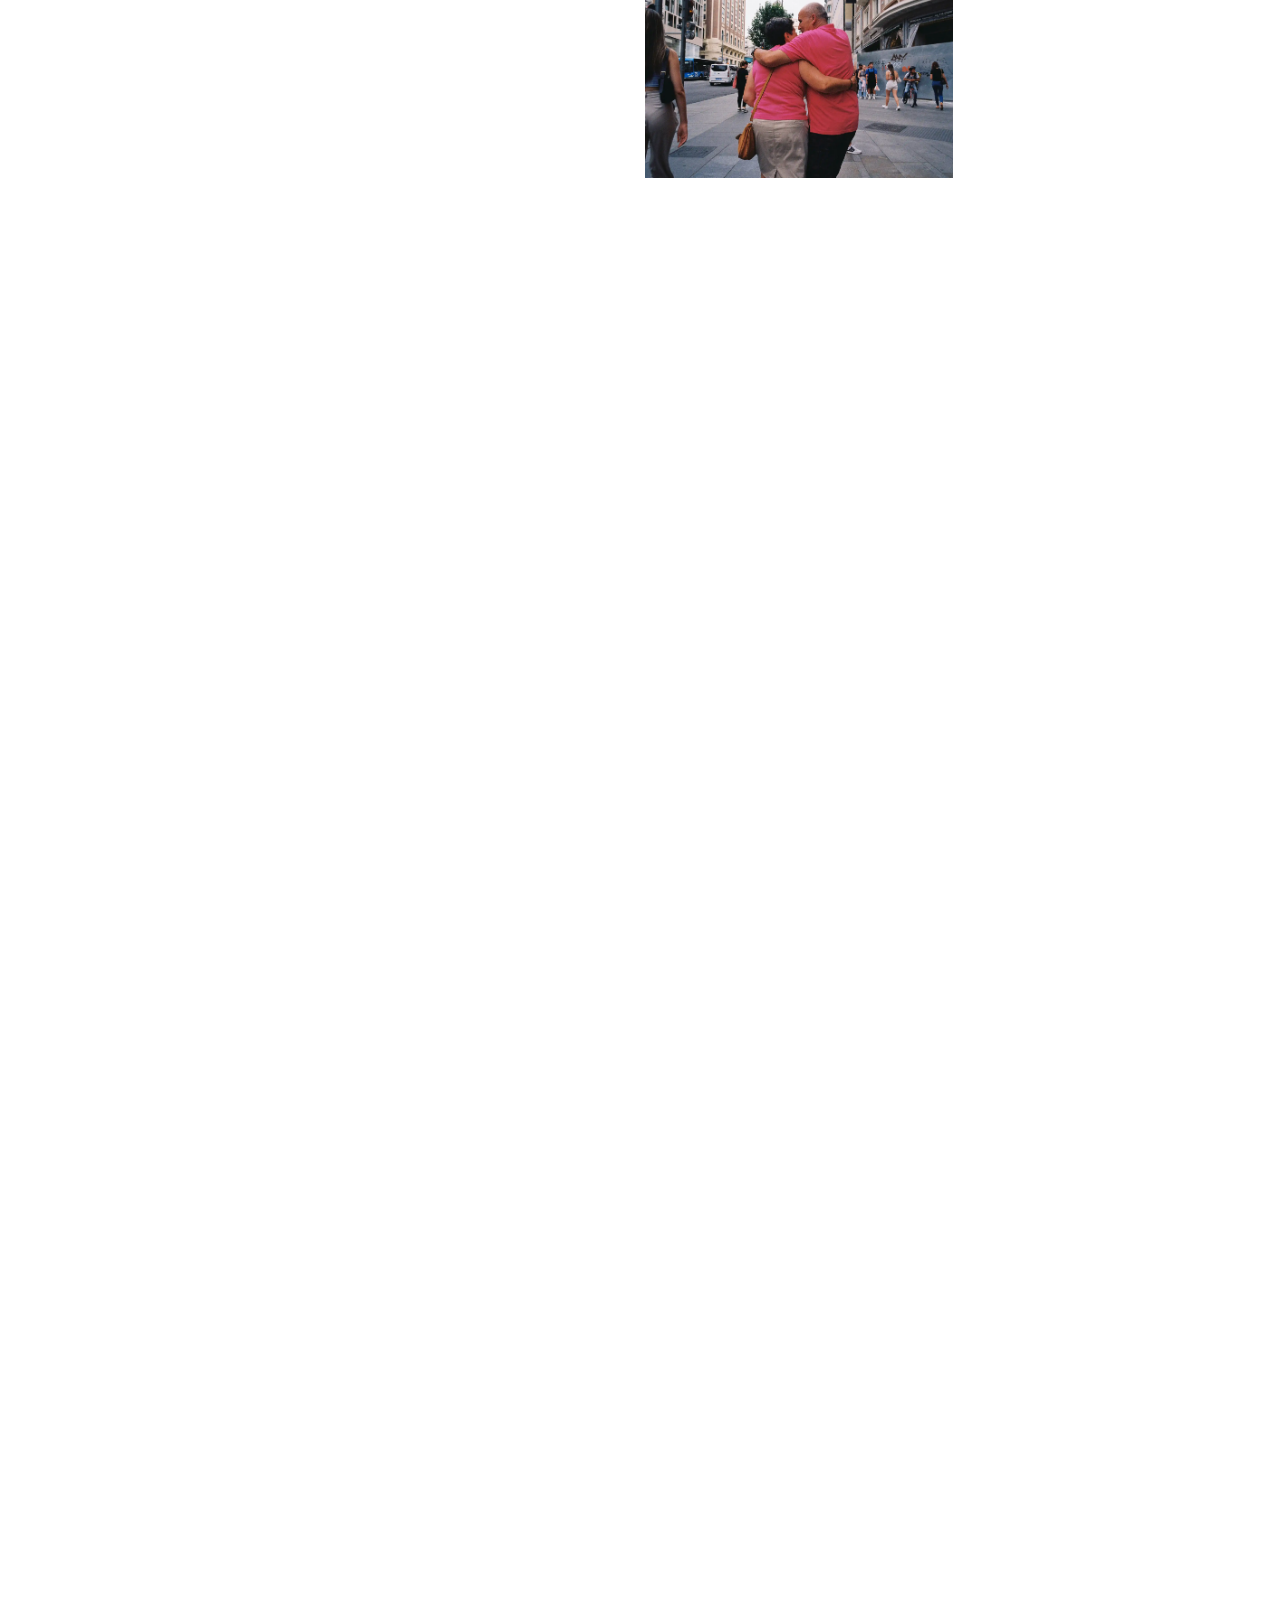
==== commit 4bdd01bb: "Actualización del proyecto final meta" ====
--- a/index.html
+++ b/index.html
@@ -15,6 +15,7 @@
     <meta charset="UTF-8">
     <meta name="viewport" content="width=device-width, initial-scale=1.0">
     <title>Pedro Portfolio</title>
+    <meta name="description" content="Photographic archive of street photography showing real urban life and city scenes.">
     <link rel="stylesheet" href="css/index.css">
     <link rel="icon" href="Media/favicon.png" type="image/png">
     <script defer src="js/index.js"></script>
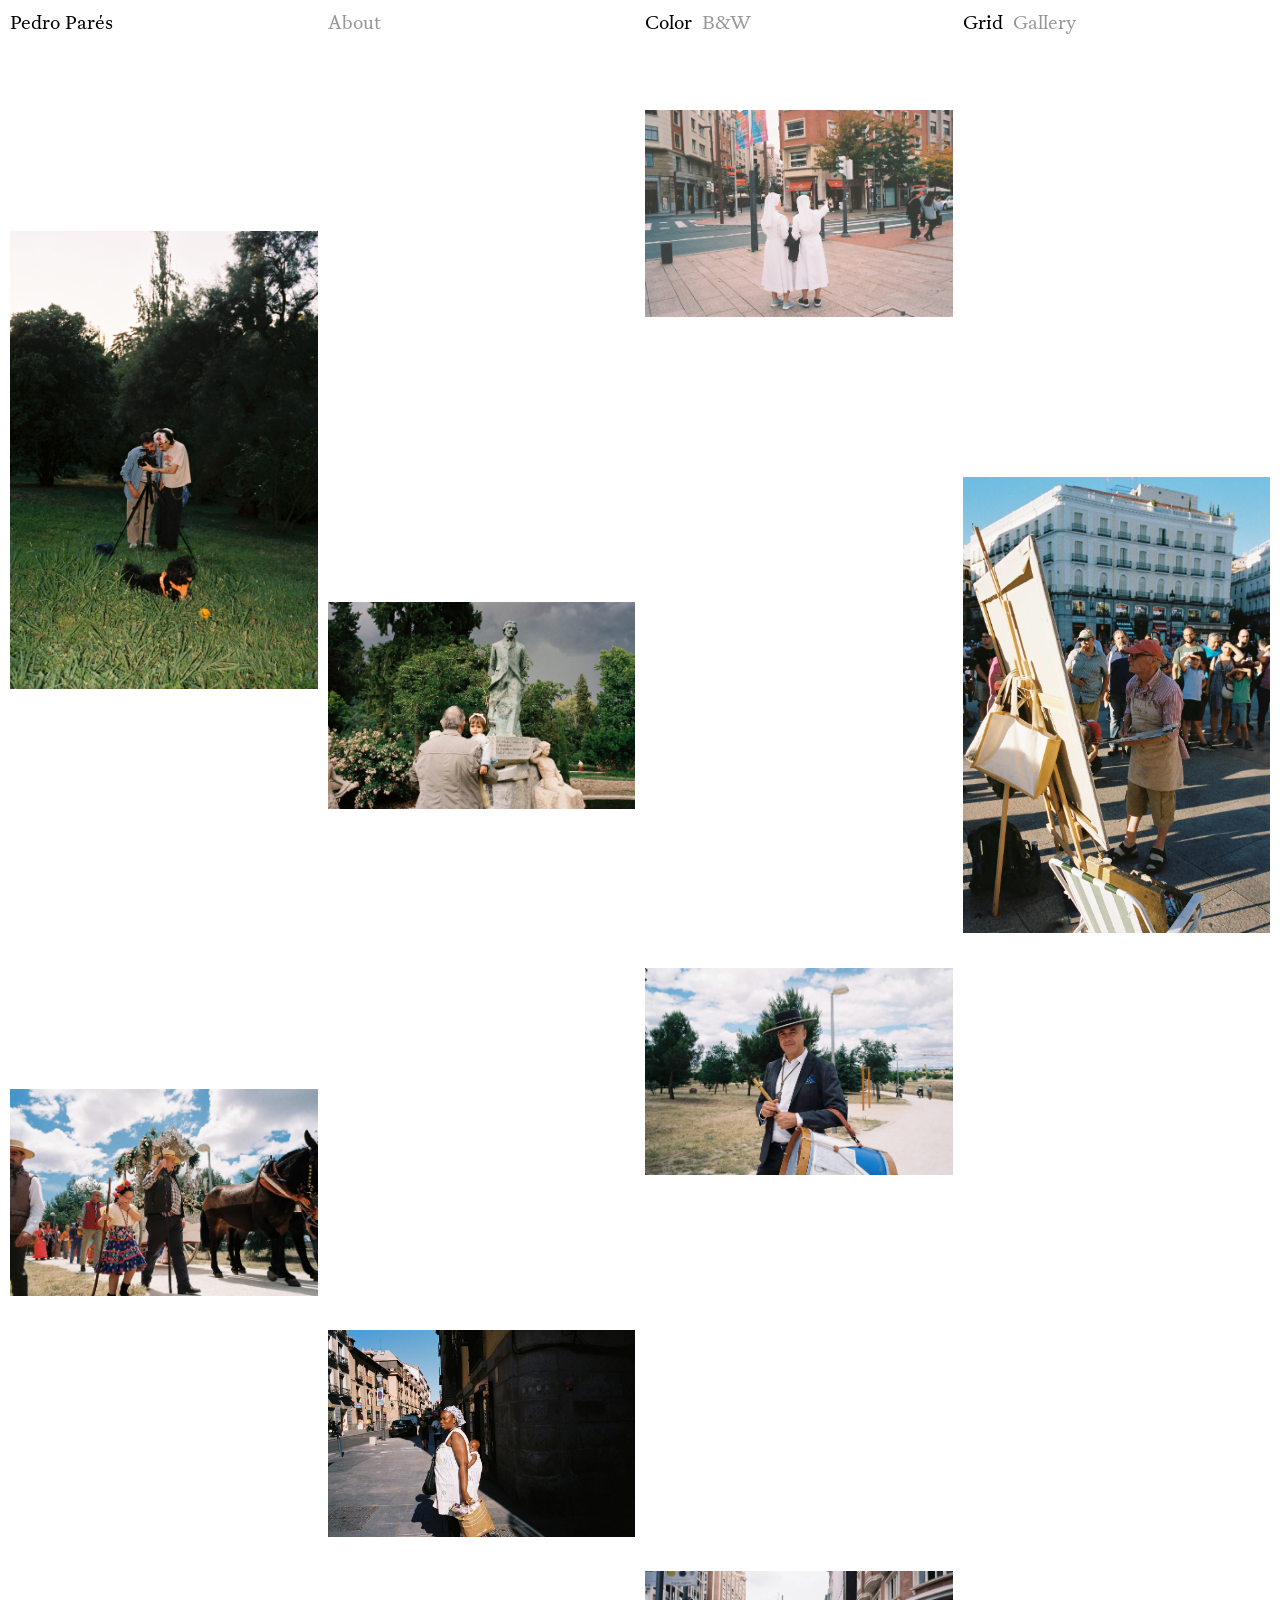
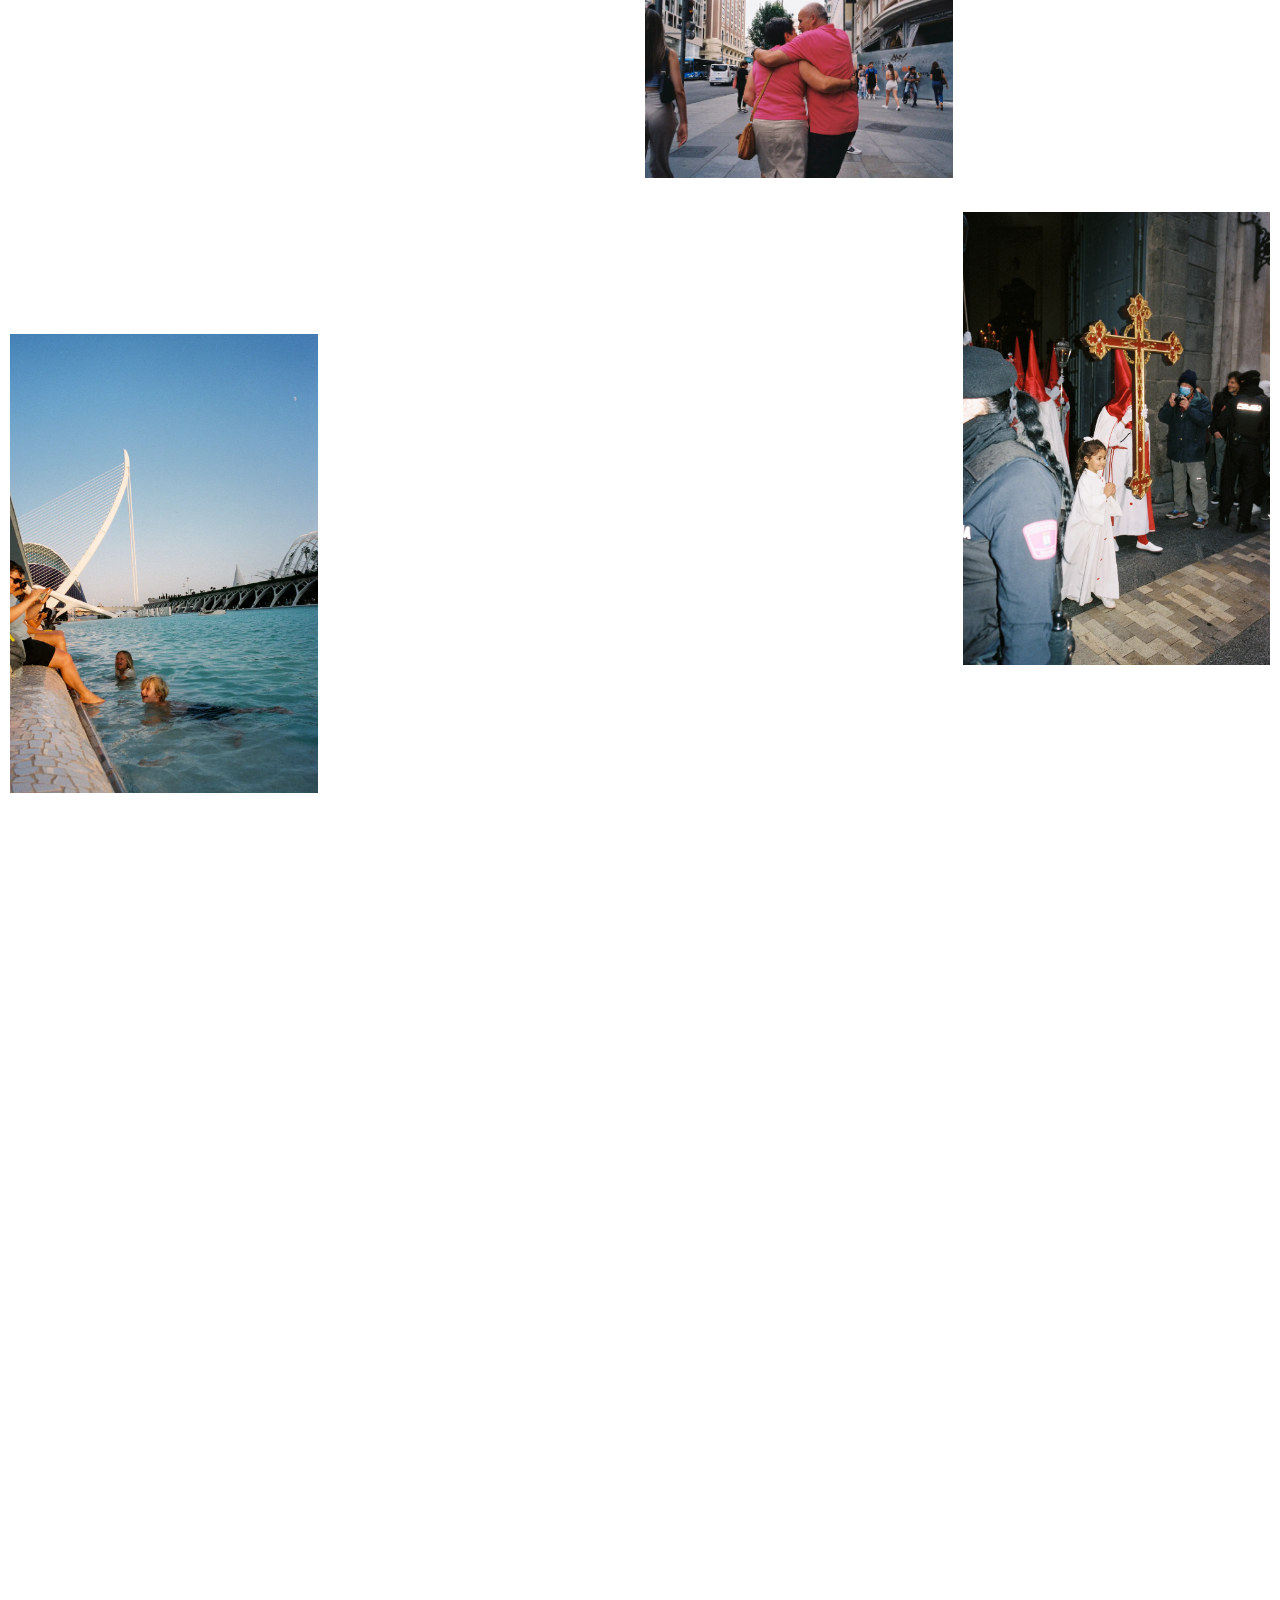
==== commit 075e24e0: "Actualización del proyecto final sabado uno" ====
--- a/index.html
+++ b/index.html
@@ -16,6 +16,7 @@
     <meta name="viewport" content="width=device-width, initial-scale=1.0">
     <title>Pedro Portfolio</title>
     <meta name="description" content="Photographic archive of street photography showing real urban life and city scenes.">
+    <link rel="preload" href="ABC/ABCGaisyr.woff2" as="font" type="font/woff2" crossorigin>
     <link rel="stylesheet" href="css/index.css">
     <link rel="icon" href="Media/favicon.png" type="image/png">
     <script defer src="js/index.js"></script>
--- a/css/index.css
+++ b/css/index.css
@@ -23,6 +23,7 @@
     src: url("../Fuentes/ABC/ABCGaisyr-Light-Trial.woff2") format("woff2");
     font-weight: 300;
     font-style: normal;
+    font-display: swap;
 }
 
 @font-face {
@@ -30,6 +31,7 @@
     src: url("../Fuentes/ABC/ABCGaisyr-Book-Trial.woff2") format("woff2");
     font-weight: 350;
     font-style: normal;
+    font-display: swap;
 }
 
 @font-face {
@@ -37,6 +39,7 @@
     src: url("../Fuentes/ABC/ABCGaisyr-Regular-Trial.woff2") format("woff2");
     font-weight: 400;
     font-style: normal;
+    font-display: swap;
 } 
 
 @font-face {
@@ -44,6 +47,7 @@
     src: url("../Fuentes/ABC/ABCGaisyr-Medium-Trial.woff2") format("woff2");
     font-weight: 500;
     font-style: normal;
+    font-display: swap;
 } 
 
 
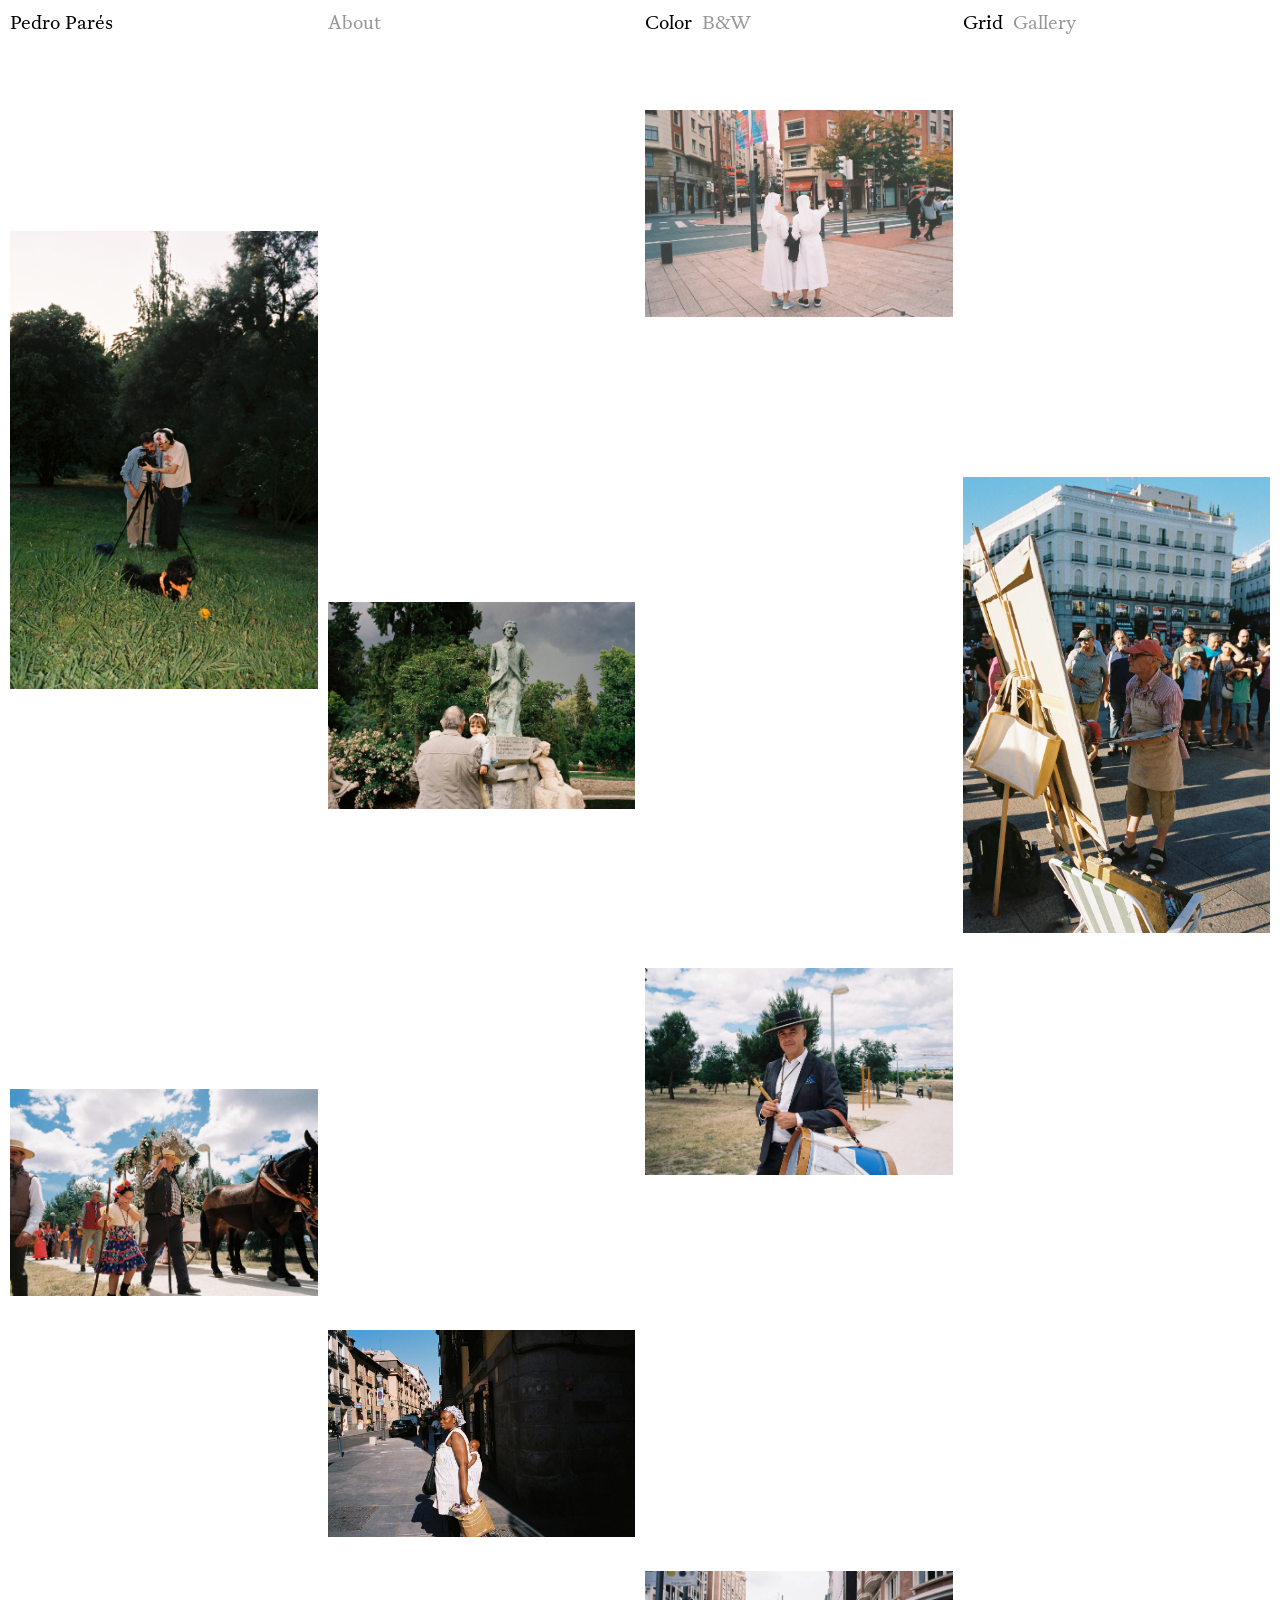
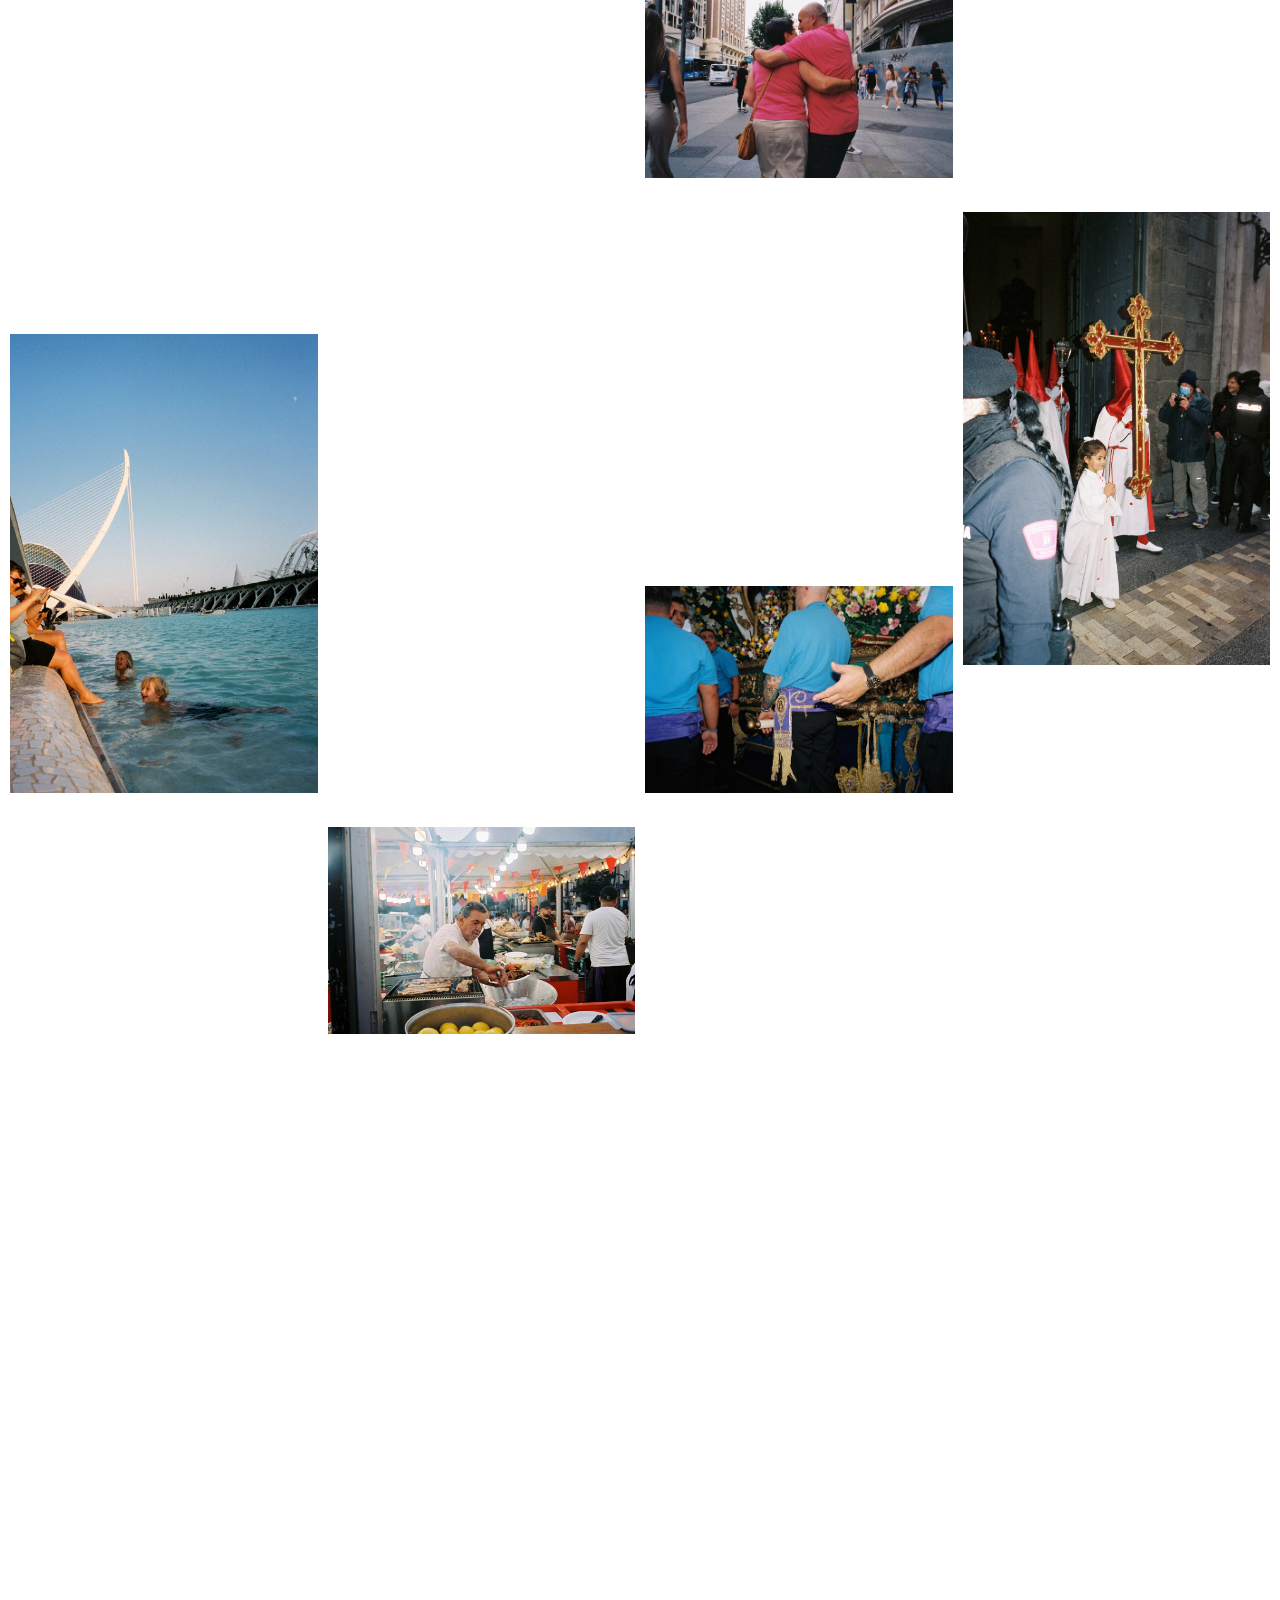
==== commit 630a8e1c: "New" ====
--- a/index.html
+++ b/index.html
@@ -16,12 +16,18 @@
     <meta name="viewport" content="width=device-width, initial-scale=1.0">
     <title>Pedro Portfolio</title>
     <meta name="description" content="Photographic archive of street photography showing real urban life and city scenes.">
-    <link rel="preload" href="ABC/ABCGaisyr.woff2" as="font" type="font/woff2" crossorigin>
+    <link rel="preload" href="Fuentes/ABC/ABCGaisyr-Light-Trial.woff2" as="font" type="font/woff2" crossorigin>
     <link rel="stylesheet" href="css/index.css">
     <link rel="icon" href="Media/favicon.png" type="image/png">
     <script defer src="js/index.js"></script>
 </head>
 <body>
+    <svg xmlns="http://www.w3.org/2000/svg" style="display:none">
+        <symbol id="icon-arrow-up" viewBox="0 0 45.83 78.14">
+            <line stroke="#000" stroke-miterlimit="10" stroke-width="3" fill="#fff" x1="22.84" y1="2.15" x2="22.84" y2="78.14"/>
+            <polyline fill="none" stroke="#000" stroke-miterlimit="10" stroke-width="3" points=".71 23.6 22.9 1.41 45.12 23.64"/>
+        </symbol>
+    </svg>
     <!-- HEADER -->
     <header class="header">
 
@@ -66,7 +72,7 @@
     <!-- HEADER -->
 
 
-
+    <main>
     <!-- ABOUT -->
         <div class="about__container">
 
@@ -91,8 +97,8 @@
                         </div>
                         
                         <ul class="ul_contact">
-                            <li class="li_contact"><a href="#" class="a_contact" title="Email">pedropares@gmail.com</a></li>
-                            <li class="li_contact"><a href="#" class="a_contact" title="Instagram">@thespecialpares</a></li>
+                            <li class="li_contact"><a href="mailto:pedroapares@gmail.com" class="a_contact" title="Email">pedroapares@gmail.com</a></li>
+                            <li class="li_contact"><a href="https://instagram.com/thespecialpares" class="a_contact" title="Instagram" target="_blank" rel="noreferrer">@thespecialpares</a></li>
                             <li class="li_contact"><a href="#" class="a_contact" title="Phone">+31 654 654 876</a></li>
                         </ul>
                     </div>
@@ -459,14 +465,13 @@
     <!-- BACK TO THE TOP -->
     <div class="div_backTop">
         <ul class="ul_backTop">
-            <li class="li_backTop"><a href="#" class="a_backTop"></a></li>
-            <li class="li_backTop"><a href="#" class="a_backTop"></a></li>
-            <li class="li_backTop"><a href="#" class="a_backTop"></a></li>
+            <li class="li_backTop"></li>
+            <li class="li_backTop"></li>
+            <li class="li_backTop"></li>
             <li class="li_backTop">
                 <a href="#" id="btnTop" class="footer__a" title="Back to the top button">
-                    <svg xmlns="http://www.w3.org/2000/svg" viewBox="0 0 45.83 78.14" width="24" height="40">
-                        <line stroke="#000" stroke-miterlimit="10" stroke-width="3" fill="#fff" x1="22.84" y1="2.15" x2="22.84" y2="78.14"/>
-                        <polyline fill="none" stroke="#000" stroke-miterlimit="10" stroke-width="3" points=".71 23.6 22.9 1.41 45.12 23.64"/>
+                    <svg width="24" height="40">
+                        <use href="#icon-arrow-up"/>
                     </svg>
                 </a>
             </li>
@@ -476,8 +481,7 @@
 
 
 
-
-
+    </main>
     <!-- FOOTER MOBILE -->
     <footer class="footer">
         <ul class="ul_footer">
--- a/css/index.css
+++ b/css/index.css
@@ -34,39 +34,20 @@
     font-display: swap;
 }
 
-@font-face {
-    font-family: "ABC Gaisyr Regular";
-    src: url("../Fuentes/ABC/ABCGaisyr-Regular-Trial.woff2") format("woff2");
-    font-weight: 400;
-    font-style: normal;
-    font-display: swap;
-} 
-
-@font-face {
-    font-family: "ABC Gaisyr Medium";
-    src: url("../Fuentes/ABC/ABCGaisyr-Medium-Trial.woff2") format("woff2");
-    font-weight: 500;
-    font-style: normal;
-    font-display: swap;
-} 
-
-
-
 
 /* ROOT */
 :root {
     /*COLORES*/
     --text-dark: rgb(18, 18, 18); /* Color textos */
     --text-light: rgb(152, 152, 152); /* Color textos y enlaces */
+    --background-about: rgba(255, 255, 255, 0.60);
+    --background-body: white; 
 
     /*FUENTES*/
     --font-family-light: 'ABC Gaisyr Light';
     --font-family-book: 'ABC Gaisyr Book';
-    --font-family-regular: 'ABC Gaisyr Regular';
-    --font-family-medium: 'ABC Gaisyr Medium';
 
     /*SIZES*/
-    --max-width: 60.25rem; 
     --max-width-xl: 120rem; 
 }
 
@@ -104,20 +85,20 @@
 h2, .h2,
 a, .a {
     font-weight: 350;
-    font-size: clamp(18px, 2vw, 19px);
+    font-size: clamp(1.125rem, 2vw, 1.1875rem);
     font-family: var(--font-family-book), serif;
 }
 
 h3, .h3 {
     font-weight: 350;
-    font-size: clamp(14px, 2vw, 15px);
+    font-size: clamp(0.875rem, 2vw, 0.9375rem);
     font-family: var(--font-family-book), serif;
     color: var(--text-light);
 }
 
 p {
     font-weight: 350;
-    font-size: clamp(14px, 2vw, 15px);
+    font-size: clamp(0.875rem, 2vw, 0.9375rem);
     font-family: var(--font-family-light), serif;
 }
 
@@ -174,7 +155,7 @@
 
 /* BODY */
 body {
-    background: white;
+    background: var(--background-body);
 }
 
 
@@ -182,16 +163,16 @@
 
 /* HEADER */
 .header {
-    padding: 10px;
+    padding: 0.625rem;
     width: 100%;
     position: fixed;
-    z-index: 10000;
+    z-index: 100;
 }
 
 .nav__ul {
     display: grid;
     grid-template-columns: repeat(4, 1fr);
-    gap: 10px;
+    gap: 0.625rem;
     text-align: left;
 }
 
@@ -208,44 +189,39 @@
 
 .nav__group {
     display: flex;
-    gap: 10px;
+    gap: 0.625rem;
 }
 
 .nav__about {
     position: relative;
-    z-index: 10001;
+    z-index: 100;
 }
 
 .header_small {
-    padding: 10px;
+    padding: 0.625rem;
     width: 100%;
     position: fixed;
     display: none;
-    z-index: 10000;
+    z-index: 100;
 }
 
 .nav_small__ul {
     display: flex;
     justify-content: space-between;
-    gap: 10px;
-}
-
-#openAboutDesktop, #openAboutMobile {
-    position: relative;
-    z-index: 10001;
+    gap: 0.625rem;
 }
 
 .about__container {
     position: fixed;
     inset: 0;
-    background-color: rgba(255, 255, 255, 0.60);
+    background-color: var(--background-about);
     backdrop-filter: blur(15px);
     -webkit-backdrop-filter: blur(15px);
     display: flex;
     flex-flow: row;
-    gap: 20px;
+    gap: 1.25rem;
     padding: 2.5rem 0.3125rem;
-    z-index: 9999;
+    z-index: 90;
     opacity: 0;
     visibility: hidden;
     pointer-events: none;
@@ -258,26 +234,6 @@
     pointer-events: all;
 }
 
-.about__container.deactive {
-    opacity: 0;
-    visibility: hidden;
-    pointer-events: none;
-}
-
-@keyframes fadeIn {
-    from { opacity: 0; }
-    to { opacity: 1; }
-}
-
-@keyframes fadeOut {
-    from { opacity: 1; }
-    to { opacity: 0; }
-}
-
-.nav__contact {
-    z-index: 2;
-}
-
 .nav__color {
     display: flex;
     gap: 0.625rem;
@@ -289,6 +245,10 @@
 }
 
 .notselected:hover {
+    color: var(--text-dark);
+}
+
+.notselected:active {
     color: var(--text-dark);
 }
 
@@ -336,7 +296,7 @@
 }
 
 .p_about {
-    font-size: clamp(18px, 2vw, 19px);
+    font-size: clamp(1.125rem, 2vw, 1.1875rem);
 }
 
 .a_contact, .a_experience, .a_colaborators, .li_experience, .li_colaborators {
@@ -349,6 +309,10 @@
     color: var(--text-dark);
 }
 
+.a_contact:active {
+    color: var(--text-dark);
+}
+
 .information_grid__contact, .information_grid__experience, .information_grid__colaborators {
     display: flex;
     flex-flow: column;
@@ -360,7 +324,7 @@
 .ul_colaborators {
     display: flex;
     flex-flow: column;
-    gap: 5px;
+    gap: 0.3125rem;
 }
 
 
@@ -445,7 +409,7 @@
 .div_img {
     display: flex;
     flex-flow: column nowrap;
-    gap: 5px;
+    gap: 0.3125rem;
     align-items: center;
     position: relative;
     overflow: hidden;
@@ -534,7 +498,7 @@
 .li_backTop {
     display: flex;
     flex-flow: row;
-    flex: 1 1 300px;
+    flex: 1 1 18.75rem;
 }
 
 #btnTop {
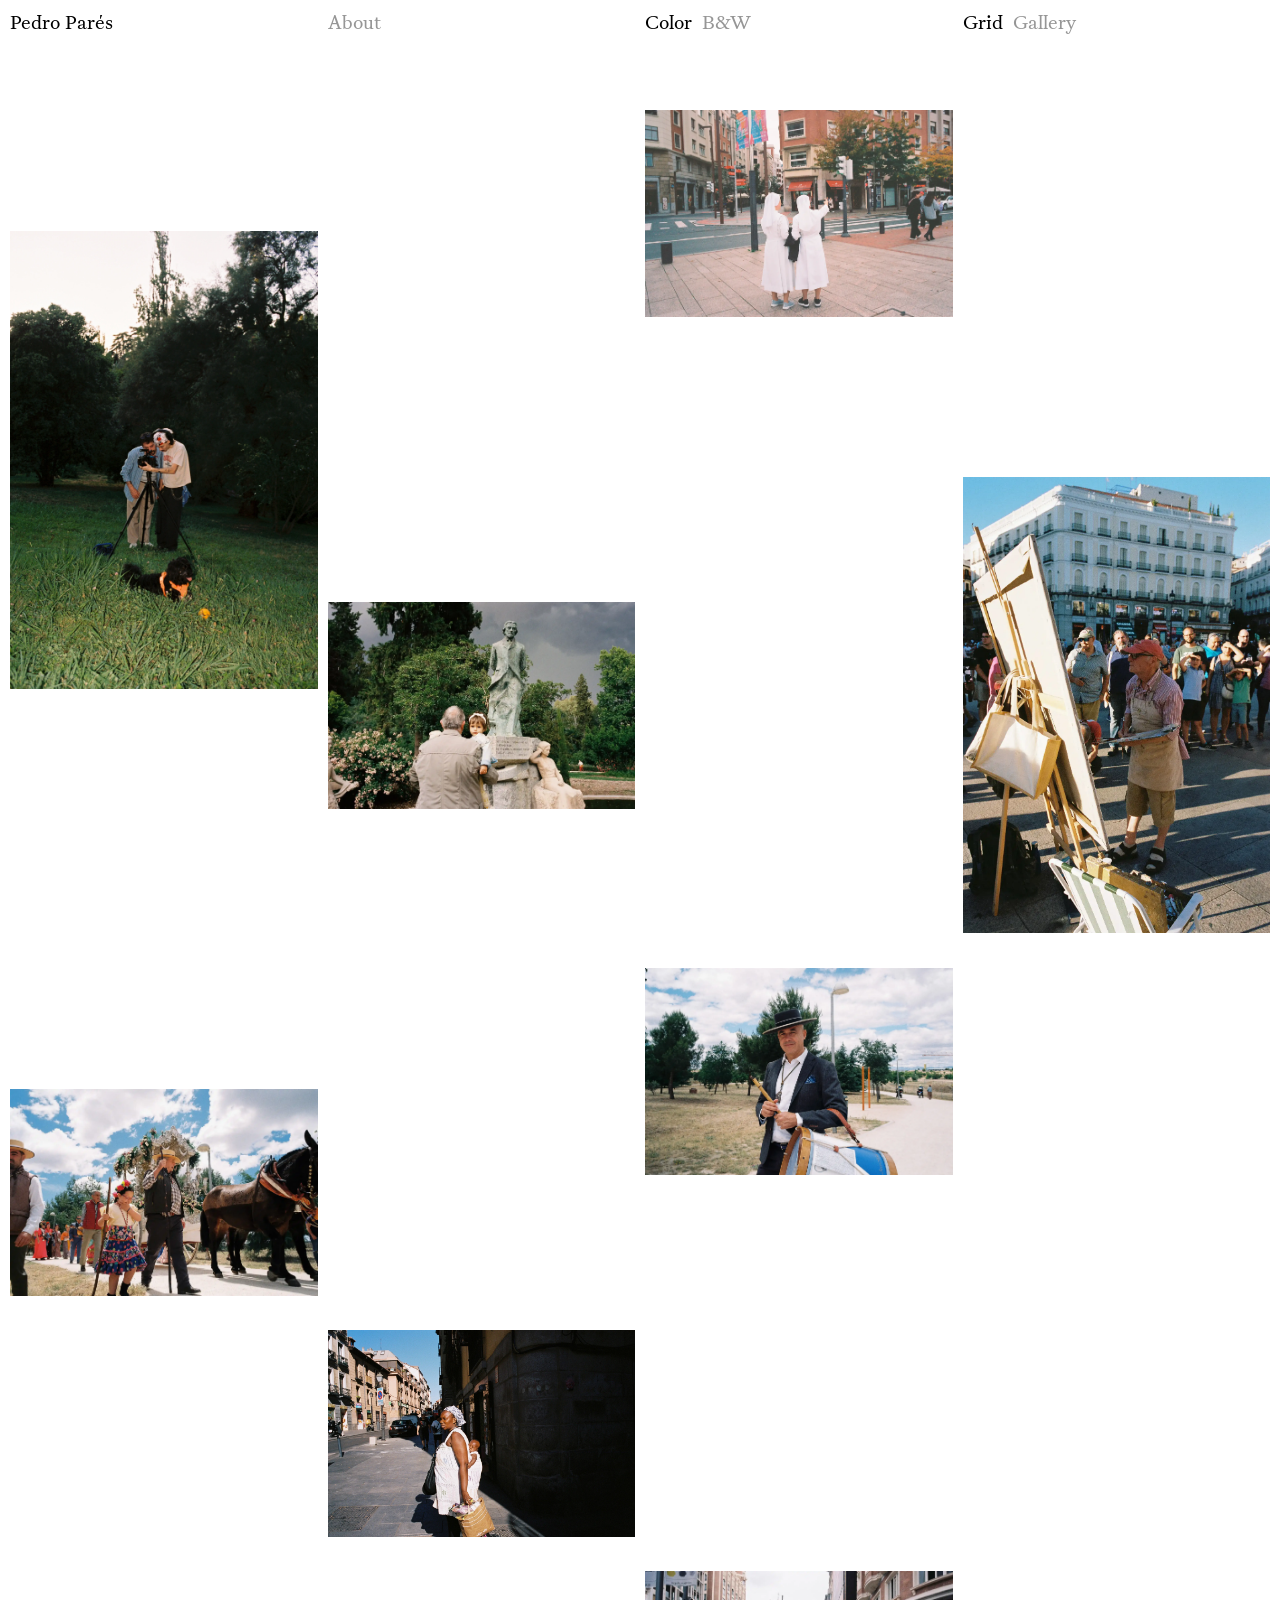
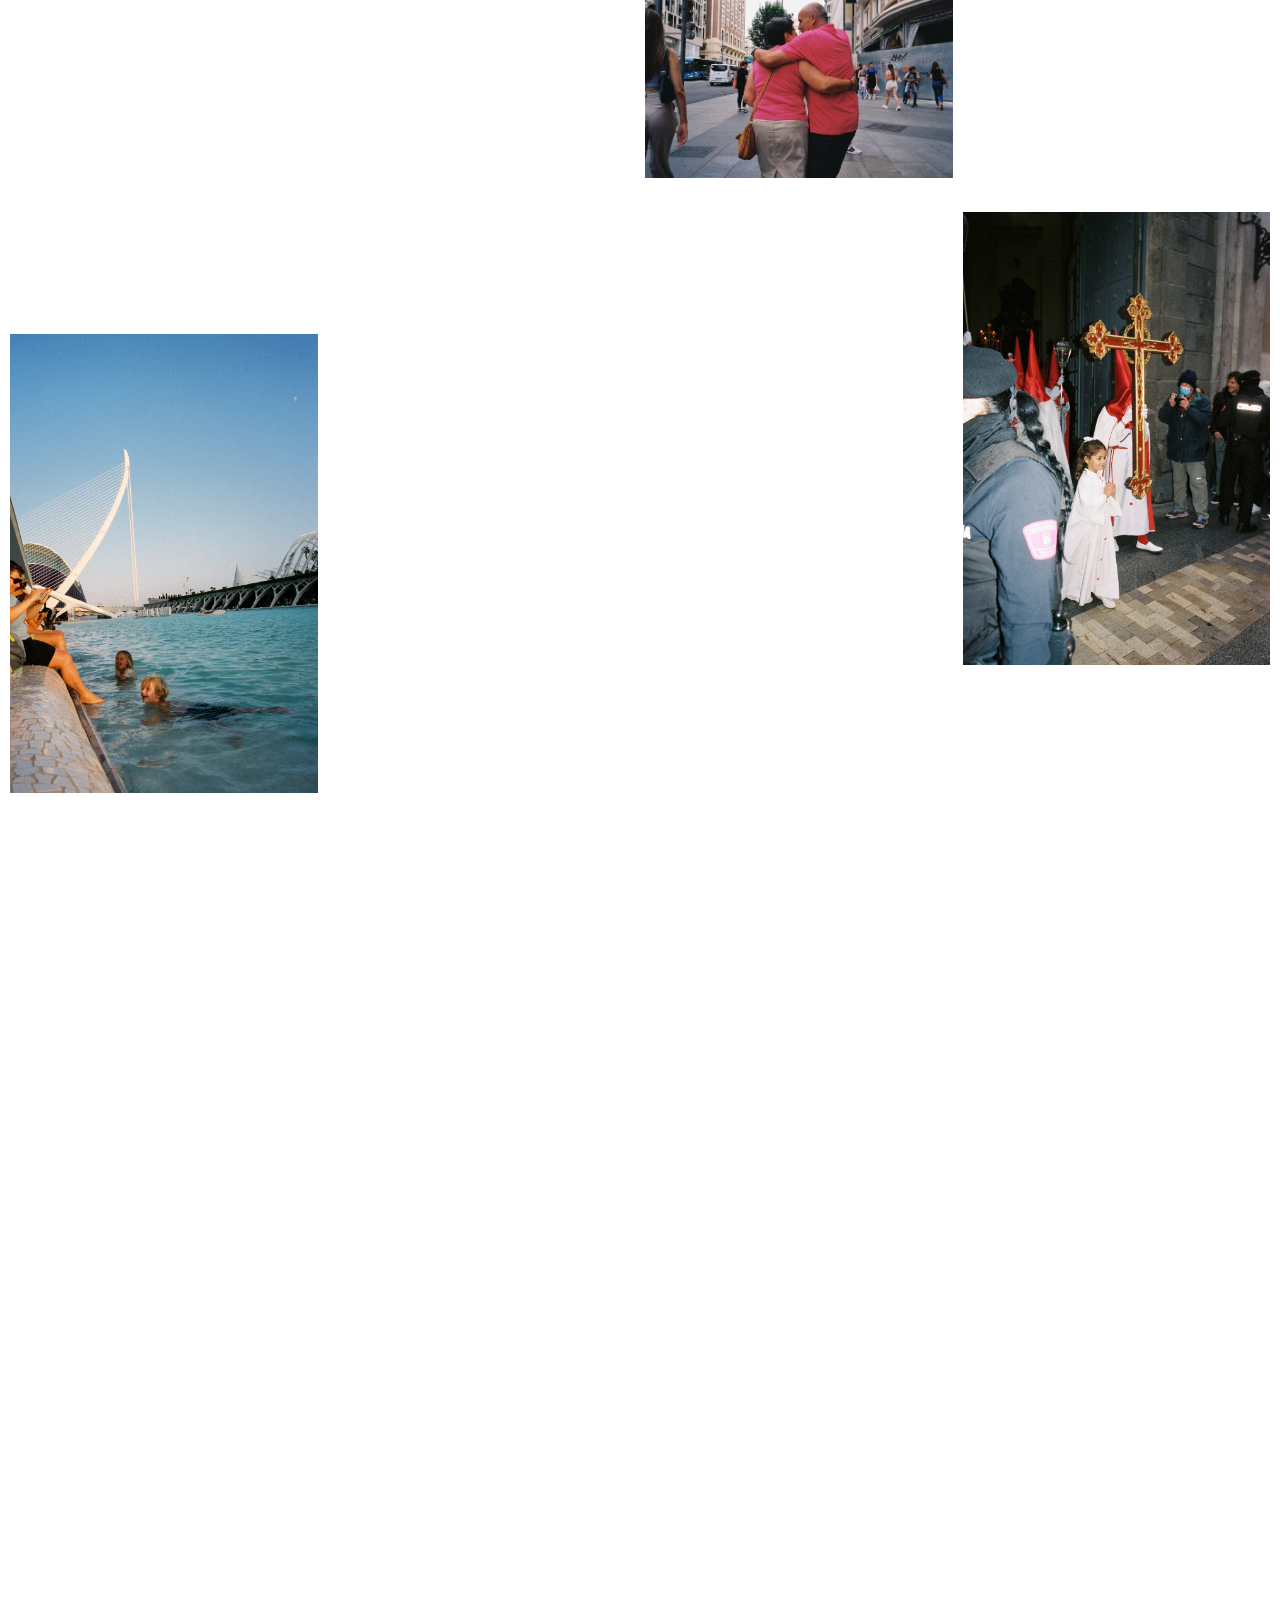
==== commit c222dc97: "new 2" ====
--- a/index.html
+++ b/index.html
@@ -1,14 +1,3 @@
-<!-- ESTRUCTURA -->
-<!--
--Header
--About
--Section
--Back to the top
--Footer mobile
--->
-<!-- ESTRUCTURA -->
-
-
 <!DOCTYPE html>
 <html lang="en">
 <head>
--- a/css/index.css
+++ b/css/index.css
@@ -1,22 +1,3 @@
-/* ESTRUCTURA */
-/*
--Tipografías
--Root
--Reset CSS
--Componentes
--Transiciones
--Body
--Header
--About
--Section Color
--Section Blanco y negro
--Back to the top
--Gallery
--Footer
--Media Querys
-*/
-
-
 /* TIPOGRAFÍAS */
 @font-face {
     font-family: "ABC Gaisyr Light";
@@ -39,9 +20,9 @@
 :root {
     /*COLORES*/
     --text-dark: rgb(18, 18, 18); /* Color textos */
-    --text-light: rgb(152, 152, 152); /* Color textos y enlaces */
-    --background-about: rgba(255, 255, 255, 0.60);
-    --background-body: white; 
+    --text-light: rgb(150, 150, 150); /* Color textos y enlaces */
+    --background-about: rgba(255, 255, 255, 0.60); /* Color fondo About */
+    --background-body: white; /* Color fondo */
 
     /*FUENTES*/
     --font-family-light: 'ABC Gaisyr Light';
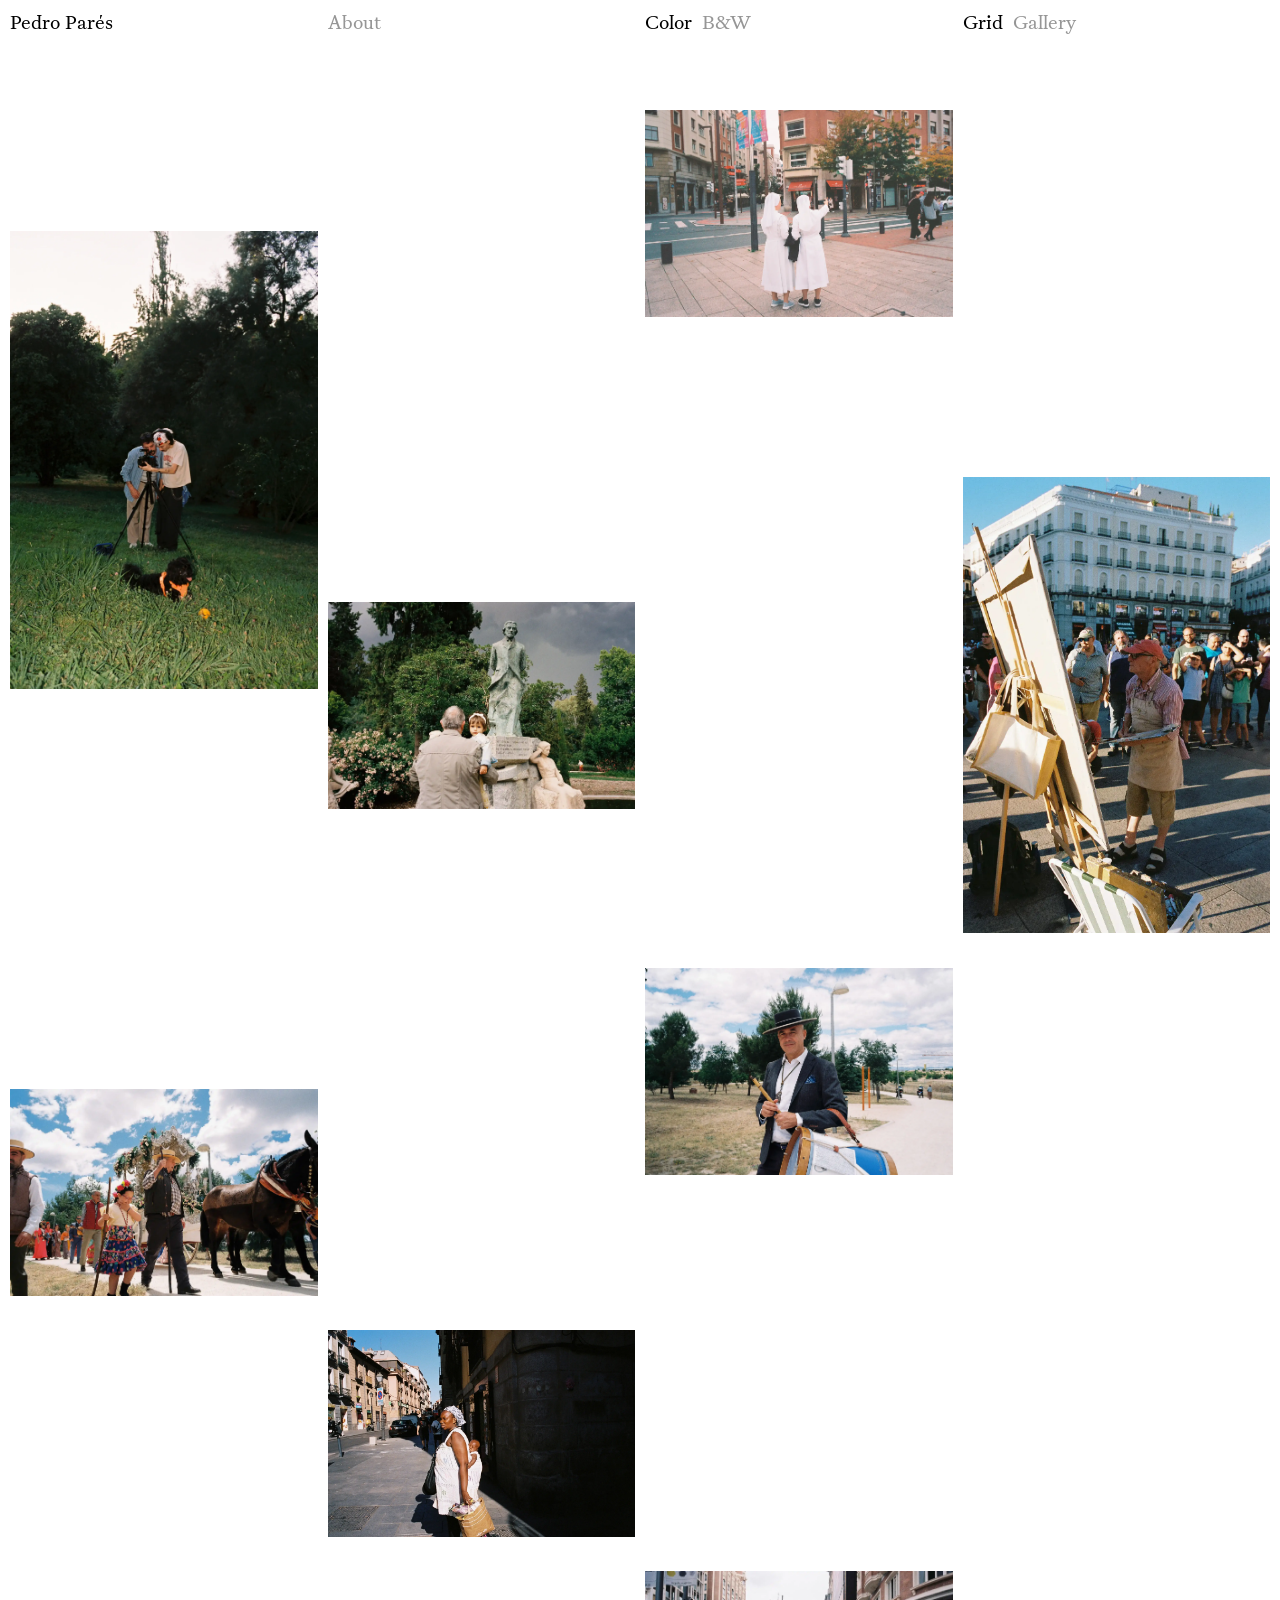
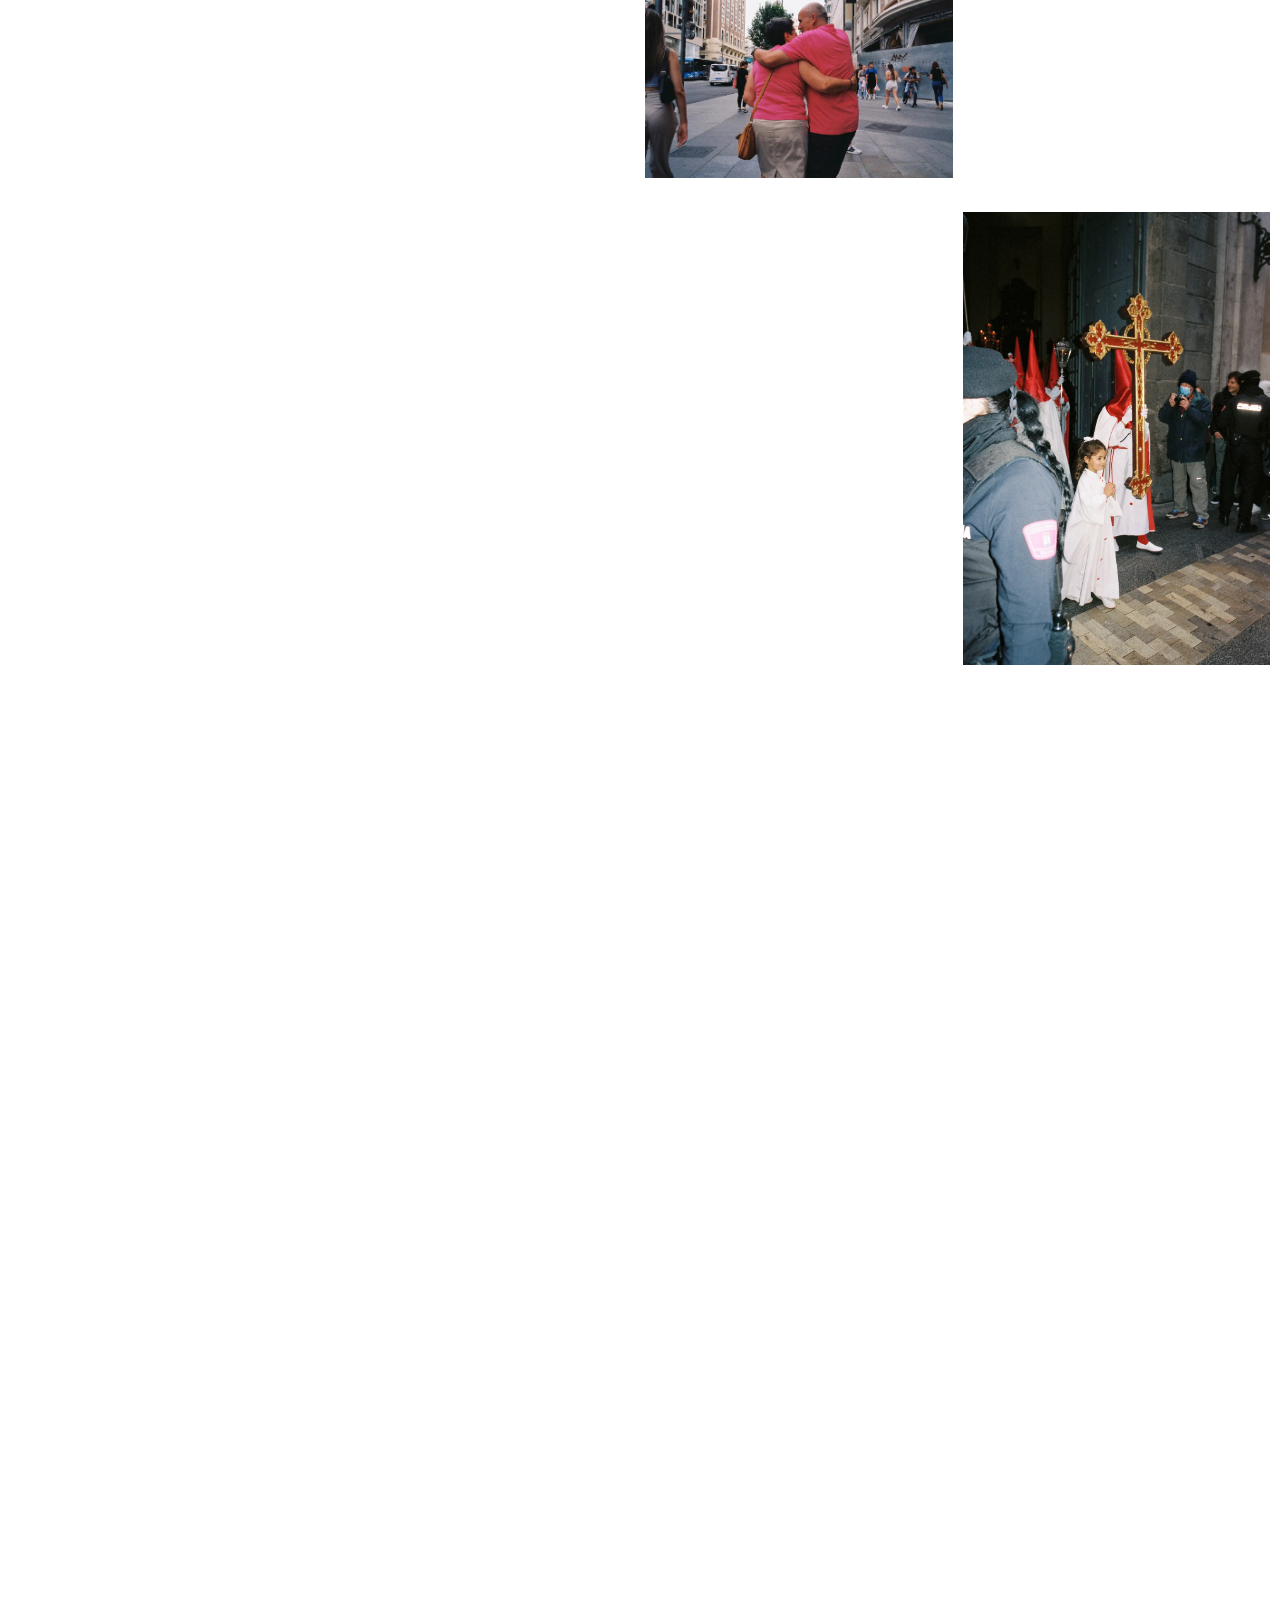
==== commit 79cc5d31: "New commit" ====
--- a/index.html
+++ b/index.html
@@ -10,7 +10,13 @@
     <link rel="icon" href="Media/favicon.png" type="image/png">
     <script defer src="js/index.js"></script>
 </head>
+
 <body>
+<!--
+    PEDRO PARÉS - PORTFOLIO
+    Página principal con grid de fotografías en color.
+    Secciones: Header, About, Grid Color, Back to Top, Footer Mobile
+-->
     <svg xmlns="http://www.w3.org/2000/svg" style="display:none">
         <symbol id="icon-arrow-up" viewBox="0 0 45.83 78.14">
             <line stroke="#000" stroke-miterlimit="10" stroke-width="3" fill="#fff" x1="22.84" y1="2.15" x2="22.84" y2="78.14"/>
@@ -29,11 +35,11 @@
                     </a>
                 </li>
                 <li class="nav__link nav__color">
-                    <a href="#" class="nav__a" title="Color">Color</a>
+                    <span class="nav__a a" title="Color">Color</span>
                     <a href="versionbyn.html" class="nav__a notselected" title="B&W">B&W</a>
                 </li>
                 <li class="nav__link nav__group">
-                    <a href="#" class="nav__a" title="Open Grid section">Grid</a>
+                    <span class="nav__a a" title="Grid section">Grid</span>
                     <a href="galeriacolor.html" class="nav__a notselected" title="Go to Gallery page">Gallery</a>
                 </li>
             </ul>
@@ -88,7 +94,7 @@
                         <ul class="ul_contact">
                             <li class="li_contact"><a href="mailto:pedroapares@gmail.com" class="a_contact" title="Email">pedroapares@gmail.com</a></li>
                             <li class="li_contact"><a href="https://instagram.com/thespecialpares" class="a_contact" title="Instagram" target="_blank" rel="noreferrer">@thespecialpares</a></li>
-                            <li class="li_contact"><a href="#" class="a_contact" title="Phone">+31 654 654 876</a></li>
+                            <li class="li_contact"><a href="tel:+31654654876" class="a_contact" title="Phone">+31 654 654 876</a></li>
                         </ul>
                     </div>
                     <div class="information_grid__experience">
@@ -129,6 +135,7 @@
                     src="Media/grid_1_color.jpg"
                     alt="Street photography image"
                     title="Photograph 01"
+                    fetchpriority="high"
                 >
             </picture>
             <p class="caption">( 01 )</p>
@@ -142,7 +149,6 @@
                     alt="Street photography image"
                     title="Photograph 02"
                     fetchpriority="high"
-                    loading="eager"
                 >
             </picture>
             <p class="caption">( 02 )</p>
@@ -155,6 +161,7 @@
                     src="Media/grid_3_color.jpg"
                     alt="Street photography image"
                     title="Photograph 03"
+                    fetchpriority="high"
                 >
             </picture>
             <p class="caption">( 03 )</p>
@@ -167,6 +174,7 @@
                     src="Media/grid_4_color.jpg"
                     alt="Street photography image"
                     title="Photograph 04"
+                    fetchpriority="high"
                 >
             </picture>
             <p class="caption">( 04 )</p>
@@ -475,11 +483,11 @@
     <footer class="footer">
         <ul class="ul_footer">
                 <li class="li_footer">
-                    <a href="#" class="a__footer" title="Color">Color</a>
+                    <span class="a__footer a" title="Color">Color</span>
                     <a href="versionbyn.html" class="a_footer notselected" title="Blanco y negro">B&W</a>
                 </li>
                 <li class="li_footer">
-                    <a href="#" class="a_footer" title="Grid">Grid</a>
+                    <span class="a__footer a" title="Grid">Grid</span>
                     <a href="galeriacolor.html" class="a_footer notselected" title="Gallery">Gallery</a>
                 </li>
         </ul>
--- a/css/index.css
+++ b/css/index.css
@@ -1,3 +1,25 @@
+/*
+    PEDRO PARÉS - PORTFOLIO
+    
+    Bloques:
+    - Tipografías: Fuentes ABC Gaisyr Light y Book
+    - Root: Variables de colores, fuentes y tamaños
+    - Reset CSS: Normalización de estilos
+    - Componentes: Headings, párrafos y enlaces
+    - Transiciones: Animaciones de entrada y galería
+    - Body: Fondo general
+    - Accesibilidad: Clase sr-only
+    - Header: Navegación principal y móvil
+    - About: Panel de información y contacto
+    - Section Color: Grid de fotografías en color
+    - Section B&W: Grid de fotografías en blanco y negro
+    - Back to Top: Botón de scroll al inicio
+    - Gallery: Galería de fotos
+    - Media Mobile: Responsive para pantallas menores de 800px
+    - Footer: Navegación móvil inferior
+*/
+
+
 /* TIPOGRAFÍAS */
 @font-face {
     font-family: "ABC Gaisyr Light";
@@ -137,6 +159,16 @@
 /* BODY */
 body {
     background: var(--background-body);
+}
+
+/* ACCESIBILIDAD */
+.sr-only {
+    position: absolute;
+    width: 1px;
+    height: 1px;
+    overflow: hidden;
+    clip: rect(0, 0, 0, 0);
+    white-space: nowrap;
 }
 
 
@@ -280,7 +312,7 @@
     font-size: clamp(1.125rem, 2vw, 1.1875rem);
 }
 
-.a_contact, .a_experience, .a_colaborators, .li_experience, .li_colaborators {
+.a_contact, .li_experience, .li_colaborators {
     font-size: clamp(1rem, 2vw, 1.0625rem);
     color: var(--text-light);
     transition: color 0.4s ease;
@@ -331,7 +363,6 @@
     height: auto;
     object-fit: cover;
     display: block;
-    top: 0;
     transition: opacity 0.2s ease, transform 0.2s ease;
 }
 
@@ -492,6 +523,7 @@
 /* GALLERY */
 .main, .main__byn {
     height: 100vh;
+    padding-top: 3rem;
 }
 
 .div_gallery, .div_gallery__byn {
@@ -521,19 +553,29 @@
 }
 
 .vertical, .vertical__byn {
-    width: 65%;
+    width: 60%;
     object-fit: cover;
     transition: opacity 0.25s ease;
 }
 
 .horizontal, .horizontal__byn {
-    width: 90%;
+    width: 75%;
     object-fit: cover;
     transition: opacity 0.25s ease;
 }
 
 .caption_gallery, .caption_gallery__byn {
     display: flex;
+}
+
+.btn-gallery {
+    background: none;
+    border: none;
+    padding: 0;
+    margin: 0;
+    cursor: pointer;
+    display: block;
+    width: 100%;
 }
 
 
@@ -622,15 +664,9 @@
 
 
     /* SECTION COLOR + BLANCO Y NEGRO */
-    .div__grid__color {
+    .div__grid__color, .div__grid__byn {
         grid-template-columns: 1fr;
         gap: 2.5rem;
-        justify-items: center;
-    }
-
-    .div__grid__byn {
-        grid-template-columns: 1fr;
-        gap: 1.875rem;
         justify-items: center;
     }
 
@@ -691,6 +727,7 @@
         flex: 1;
         height: 100%;
         justify-content: center;
+        align-items: center;
     }
 
     .img_gallery,
@@ -706,6 +743,15 @@
         width: clamp(40%, 55vw, 55%);
     }
 
+    .div_gallery__izquierda__byn {
+        flex: unset;
+        height: auto;       
+        justify-content: center;  
+        align-items: center;
+        gap: 0.625rem;     
+    }
+
+
 
 
     /* FOOTER */
